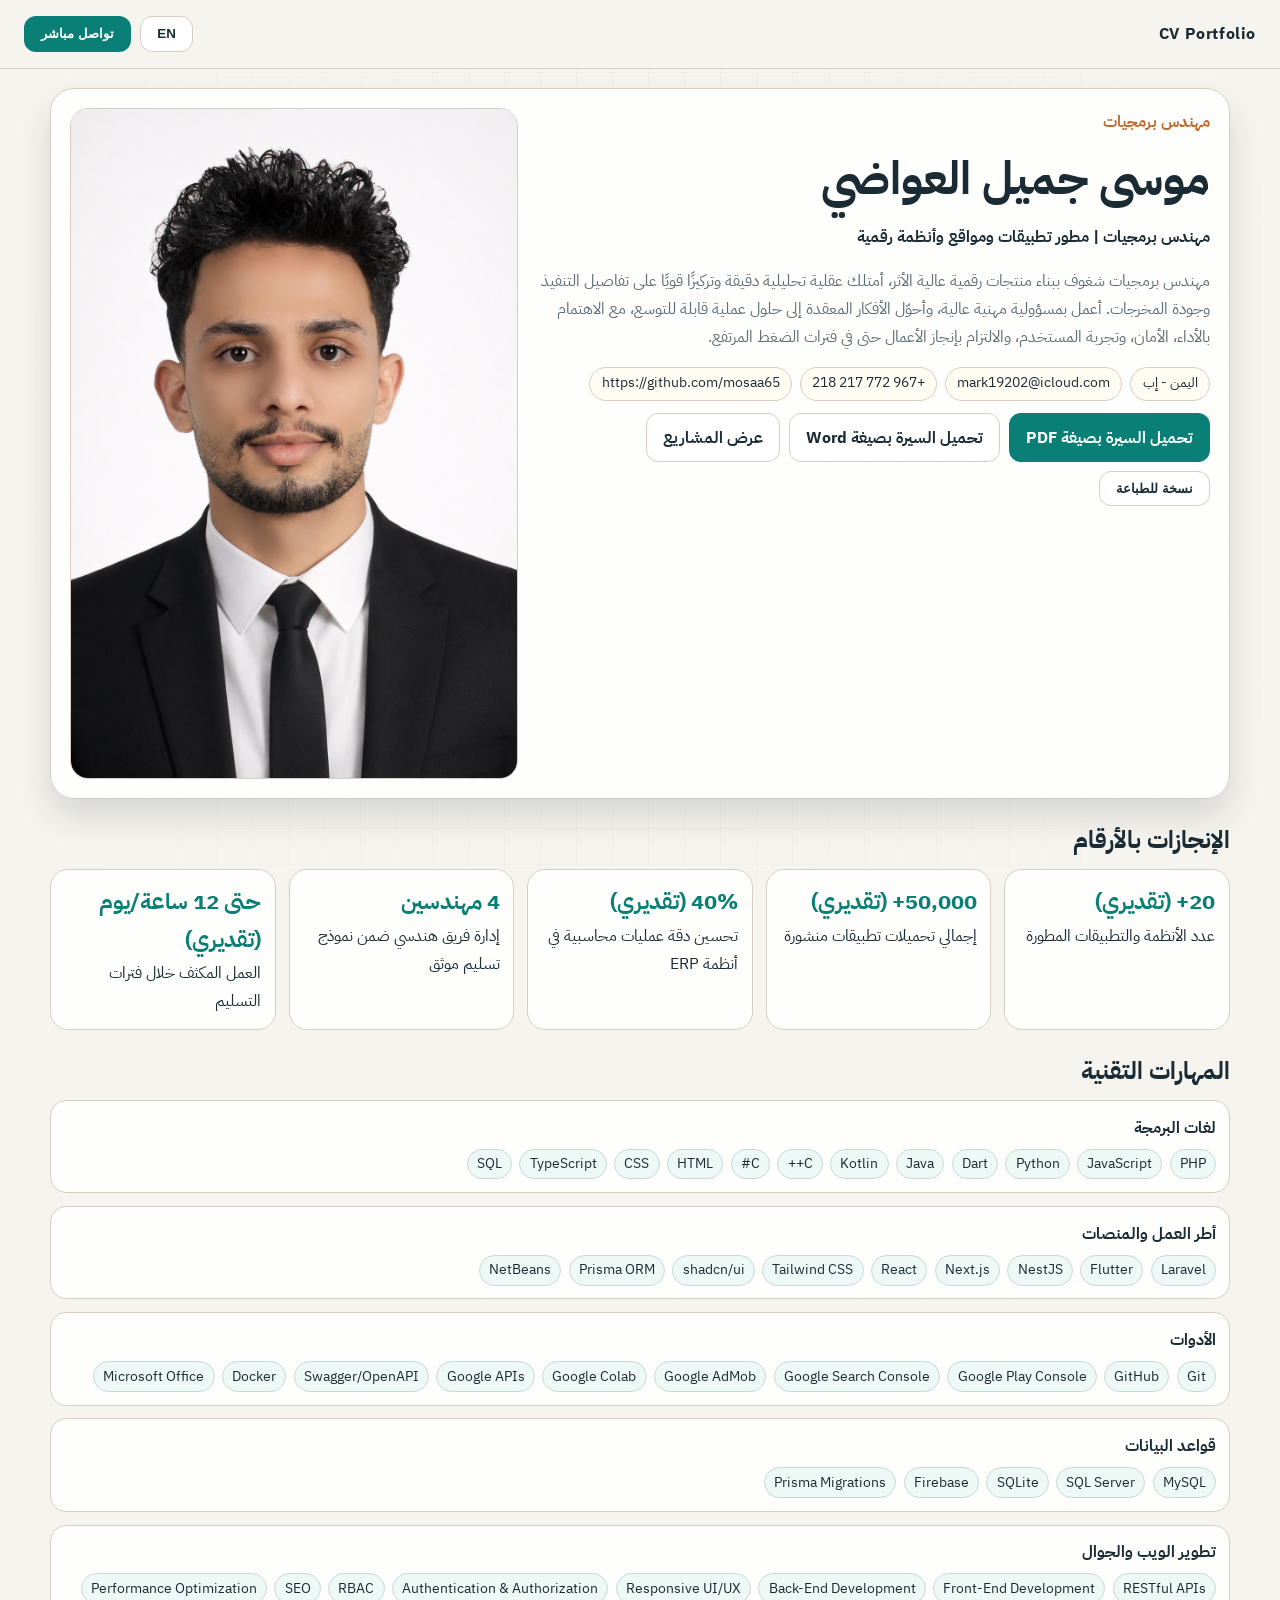
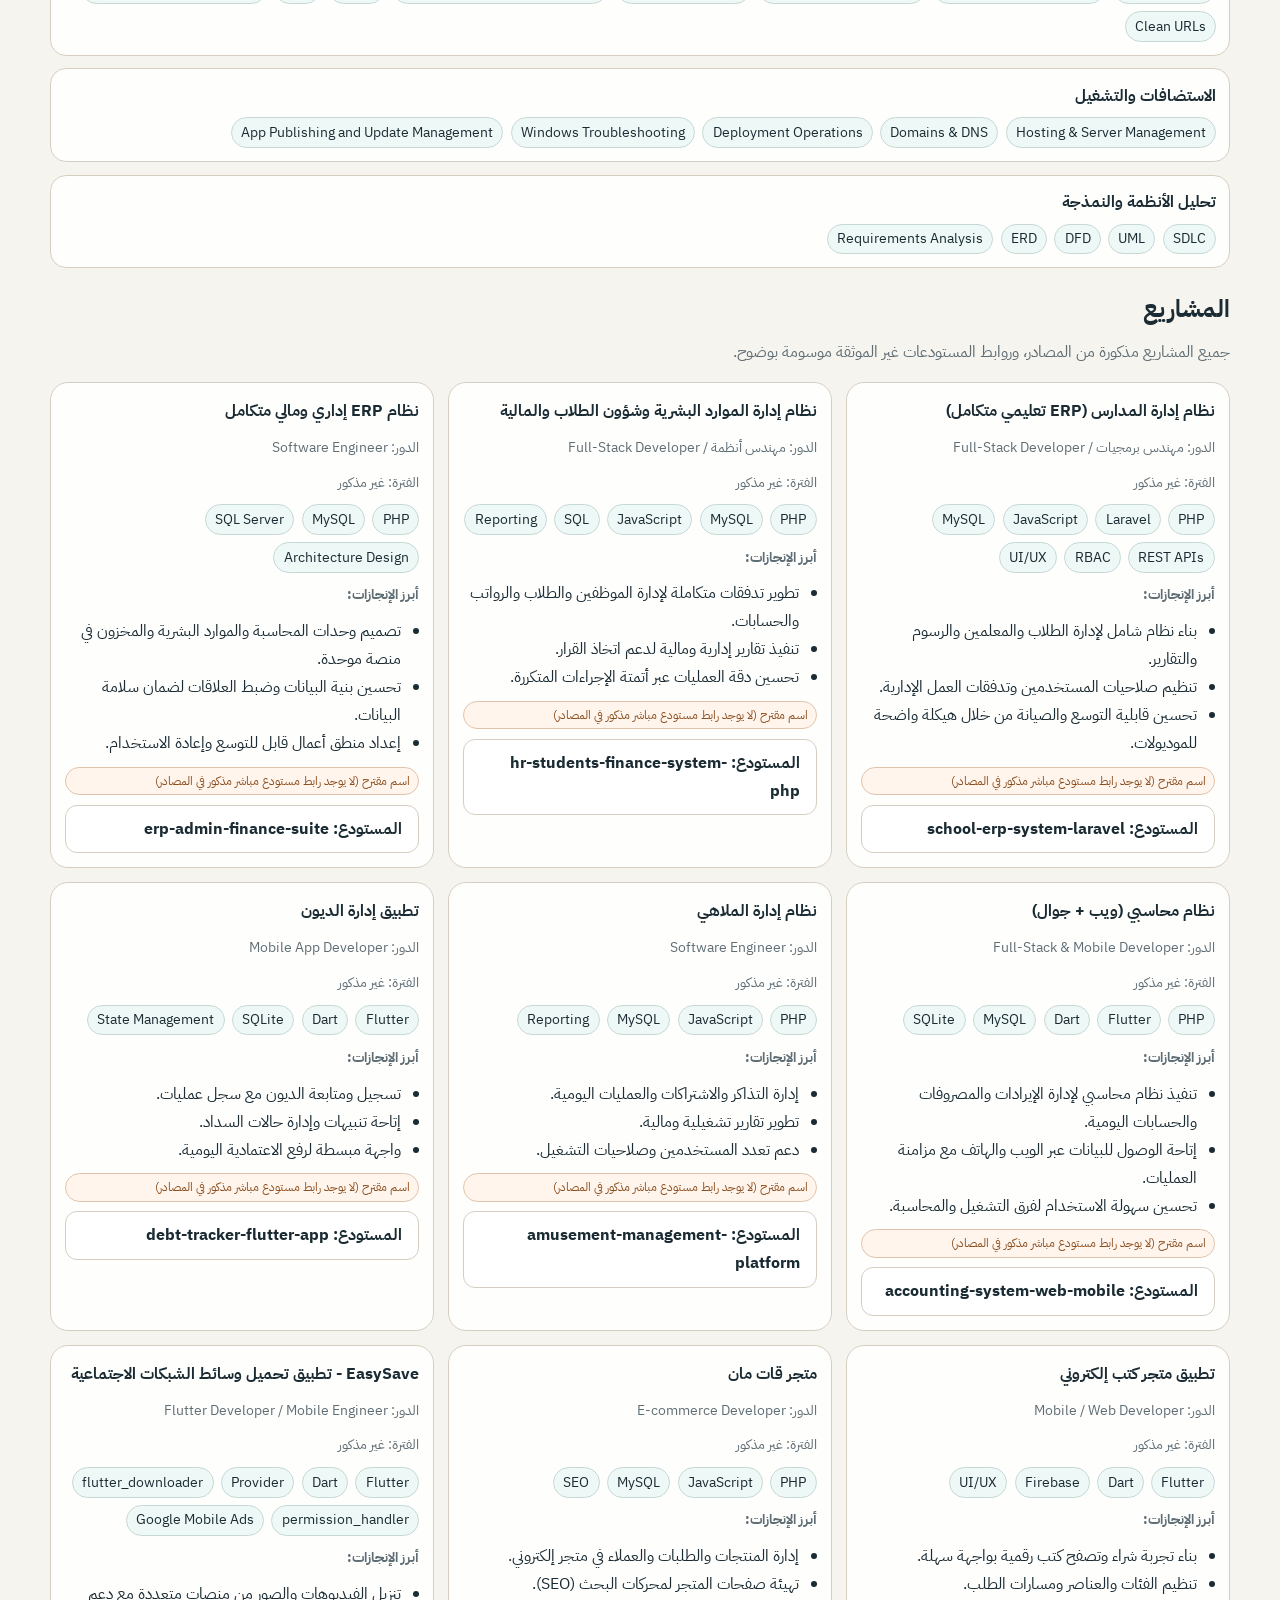
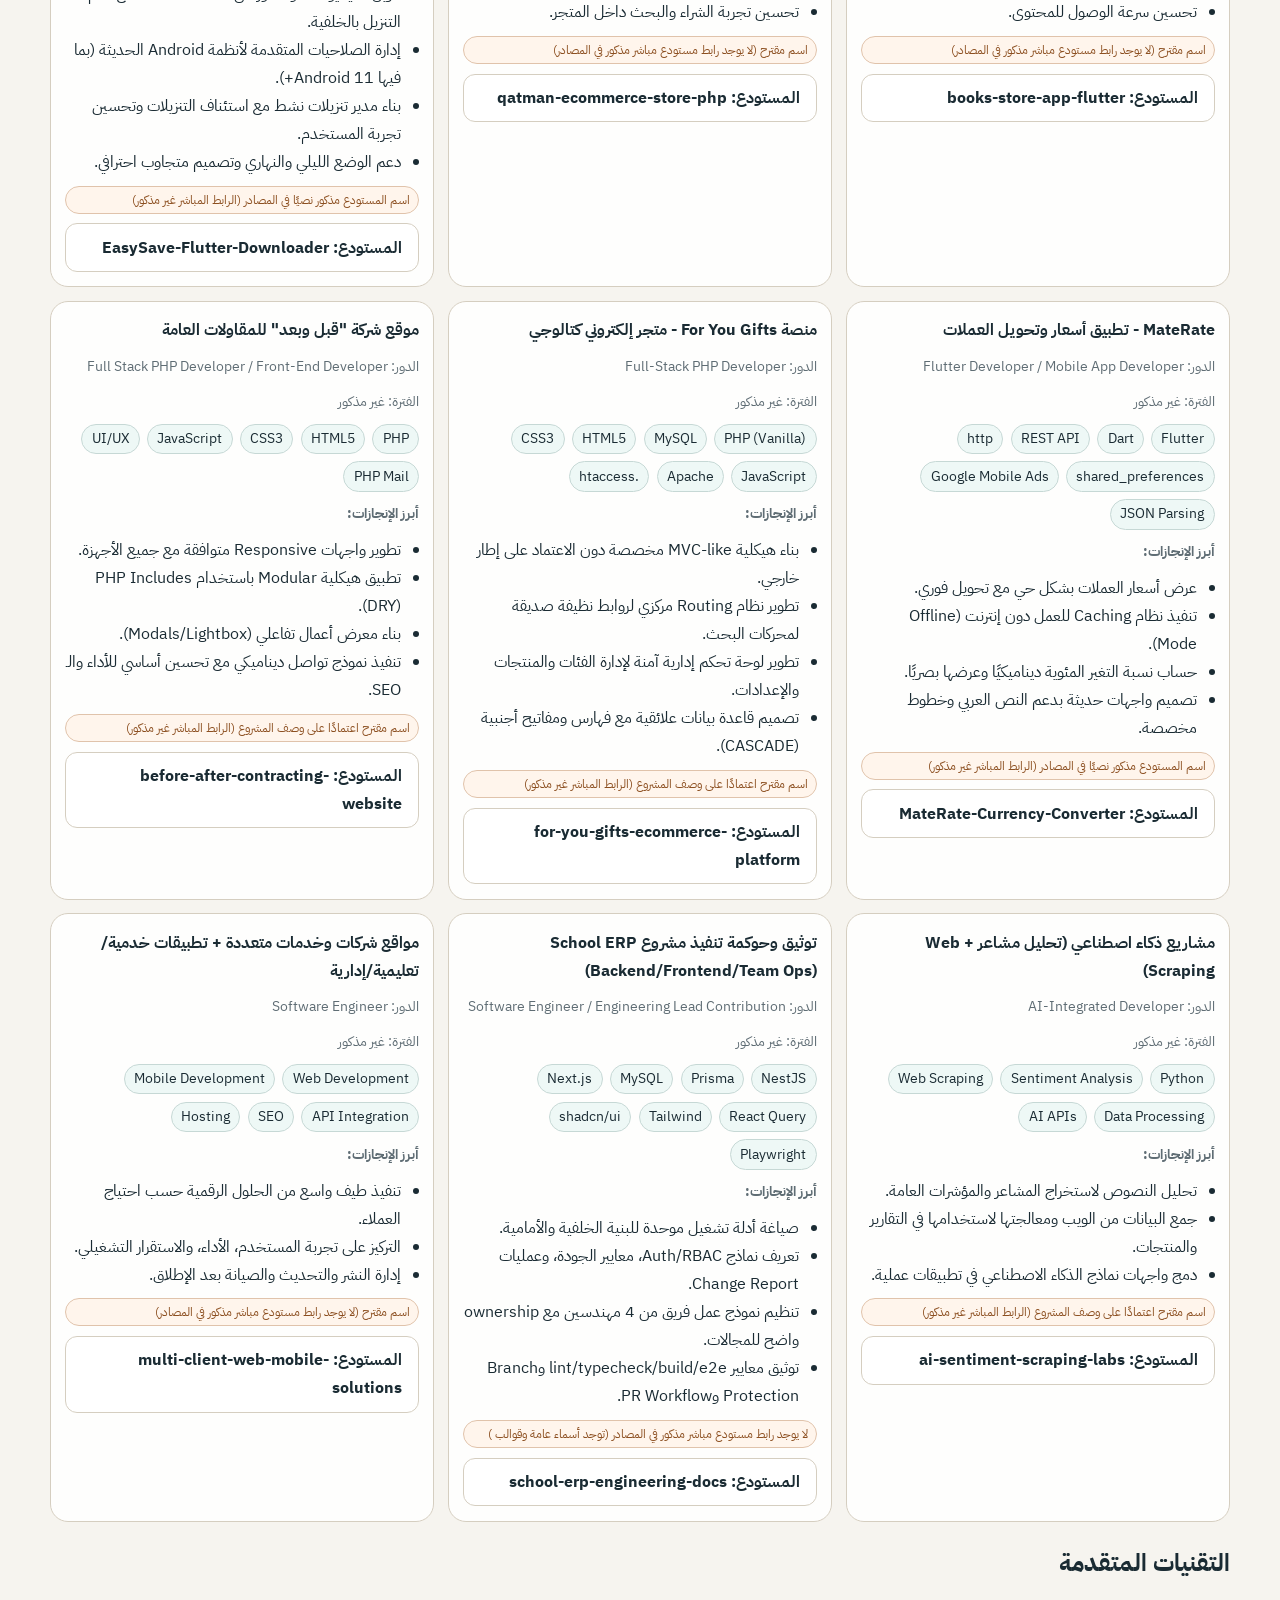
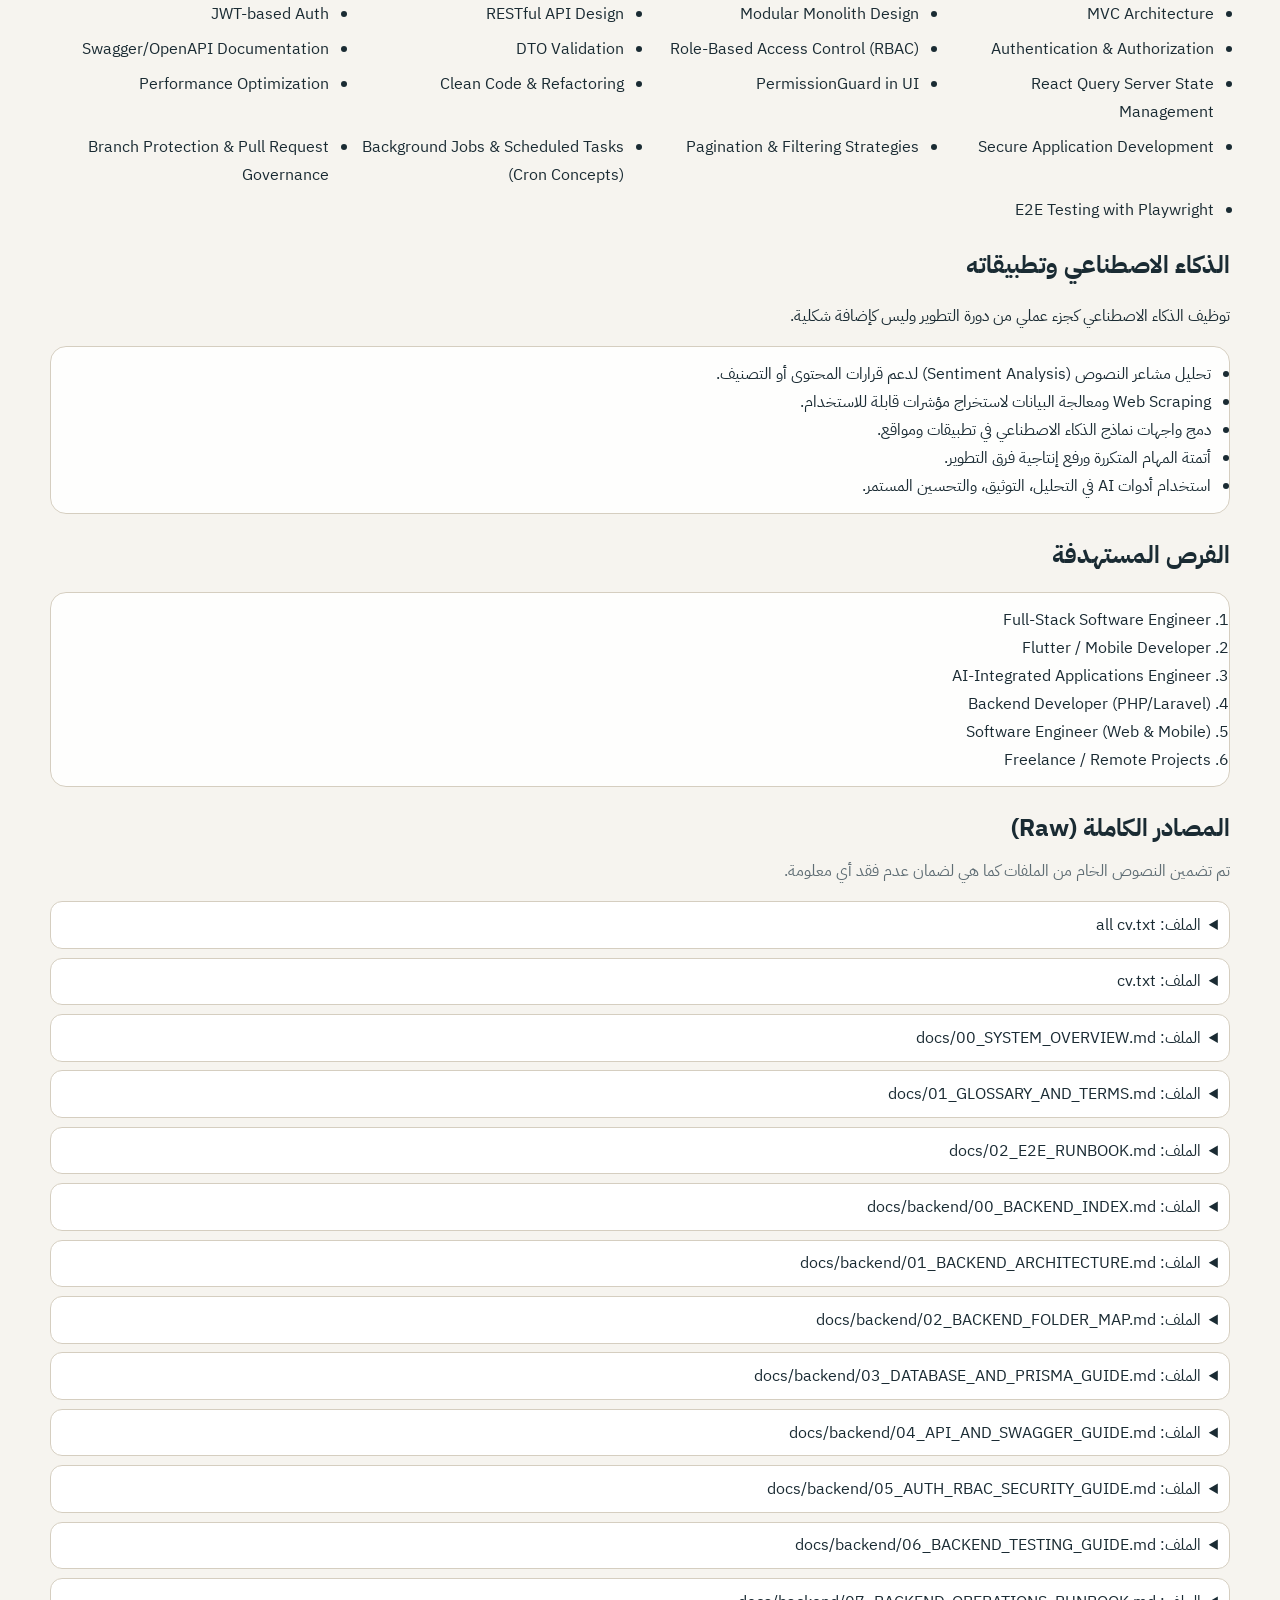
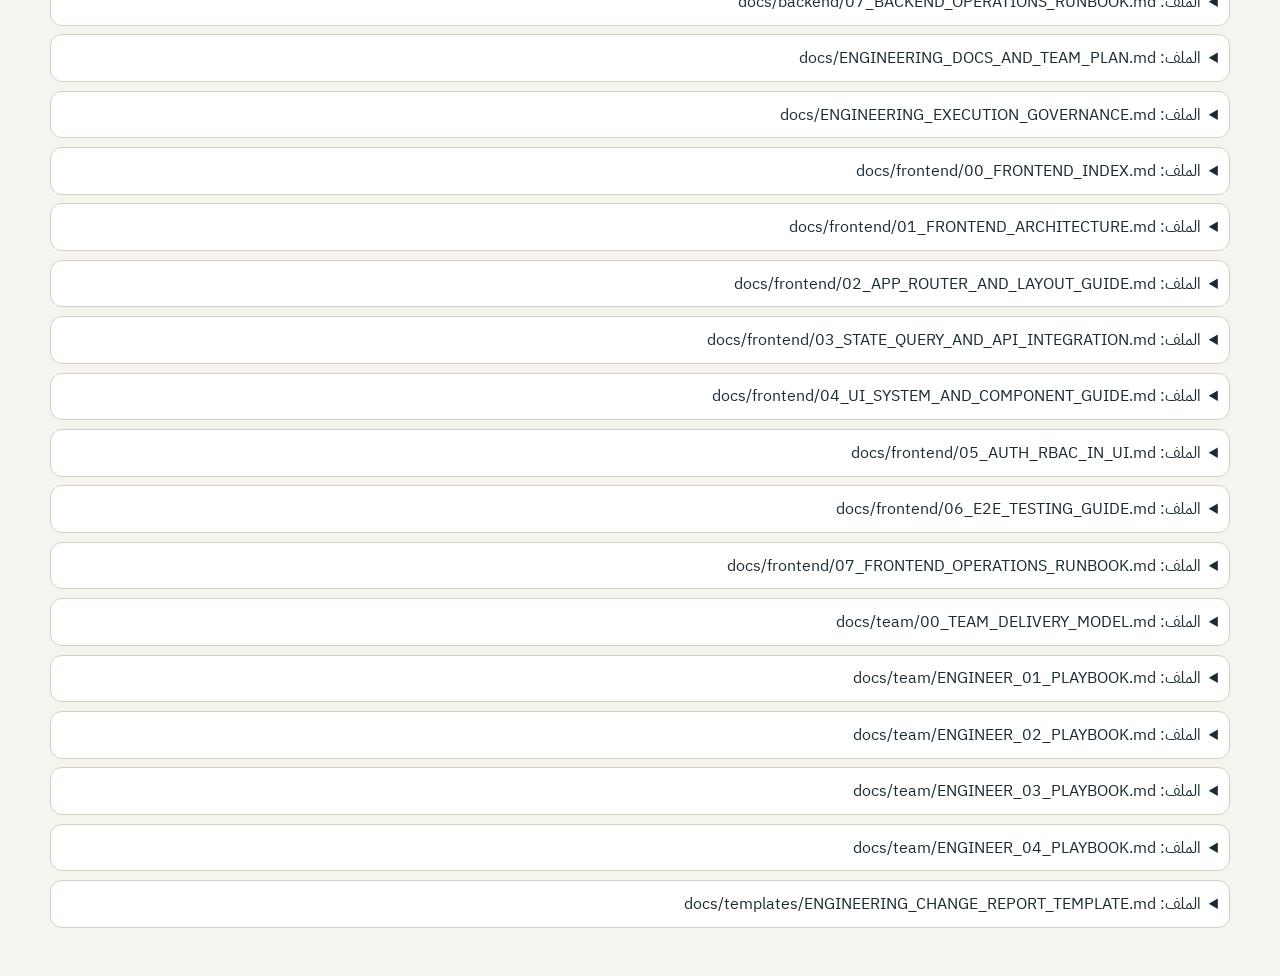
==== index.html @ a7a068bf "first commit" ====
<!DOCTYPE html>
<html lang="ar" dir="rtl">
<head>
  <meta charset="UTF-8" />
  <meta name="viewport" content="width=device-width, initial-scale=1.0" />
  <meta name="description" content="السيرة الذاتية الرقمية للمهندس موسى جميل العواضي - تطوير أنظمة ومواقع وتطبيقات مع خبرة عملية في الذكاء الاصطناعي." />
  <meta name="description" lang="en" content="Digital CV of Mousa Jamil Al-Awadhi, Software Engineer building web and mobile systems with practical AI integration." />
  <meta name="keywords" content="موسى العواضي, مهندس برمجيات, Flutter, Laravel, ERP, AI, Software Engineer, Full Stack" />
  <title>موسى العواضي | سيرة ذاتية احترافية</title>
  <link rel="preconnect" href="https://fonts.googleapis.com">
  <link rel="preconnect" href="https://fonts.gstatic.com" crossorigin>
  <link href="https://fonts.googleapis.com/css2?family=Cairo:wght@400;600;700;800&family=IBM+Plex+Sans+Arabic:wght@400;500;600;700&display=swap" rel="stylesheet">
  <link rel="stylesheet" href="./styles.css" />
</head>
<body>
  <div class="bg-grid"></div>
  <header class="topbar">
    <div class="brand">CV Portfolio</div>
    <div class="top-actions">
      <button id="langToggle" class="btn btn-outline" type="button">EN</button>
      <button id="contactBtn" class="btn btn-solid" type="button">تواصل مباشر</button>
    </div>
  </header>

  <main class="container">
    <section class="hero card reveal">
      <div class="hero-content">
        <p class="eyebrow" data-i18n="eyebrow">مهندس برمجيات</p>
        <h1 id="name">...</h1>
        <p id="headline" class="headline"></p>
        <p id="summary" class="summary"></p>
        <div class="hero-meta" id="heroMeta"></div>
        <div class="hero-cta">
          <a class="btn btn-solid" href="../cv.pdf" target="_blank" rel="noopener" data-i18n="downloadPdf">تحميل السيرة بصيغة PDF</a>
          <a class="btn btn-outline" href="../cv.docx" data-i18n="downloadDocx">تحميل السيرة بصيغة Word</a>
          <a class="btn btn-ghost" href="#projects" data-i18n="viewProjects">عرض المشاريع</a>
          <button class="btn btn-ghost" id="printBtn" type="button" data-i18n="printCv">نسخة للطباعة</button>
        </div>
      </div>
      <div class="hero-image-wrap">
        <img src="./assets/profile.jpg" alt="Profile" class="hero-image" />
      </div>
    </section>

    <section class="section reveal">
      <h2 data-i18n="achievements">الإنجازات بالأرقام</h2>
      <div id="achievements" class="stats-grid"></div>
    </section>

    <section class="section reveal" id="skills">
      <h2 data-i18n="skills">المهارات التقنية</h2>
      <div id="skillsWrap" class="skills-wrap"></div>
    </section>

    <section class="section reveal" id="projects">
      <h2 data-i18n="projects">المشاريع</h2>
      <p class="section-note" data-i18n="projectsNote">جميع المشاريع مذكورة من المصادر، وروابط المستودعات غير الموثقة موسومة بوضوح.</p>
      <div id="projectsGrid" class="projects-grid"></div>
    </section>

    <section class="section reveal" id="advanced">
      <h2 data-i18n="advanced">التقنيات المتقدمة</h2>
      <ul id="advancedList" class="list-grid"></ul>
    </section>

    <section class="section reveal" id="ai">
      <h2 data-i18n="ai">الذكاء الاصطناعي وتطبيقاته</h2>
      <p id="aiOverview"></p>
      <ul id="aiList" class="ai-list"></ul>
    </section>

    <section class="section reveal" id="roles">
      <h2 data-i18n="roles">الفرص المستهدفة</h2>
      <ol id="rolesList" class="roles-list"></ol>
    </section>

    <section class="section reveal" id="sourceDump">
      <h2 data-i18n="sources">المصادر الكاملة (Raw)</h2>
      <p class="section-note" data-i18n="sourcesNote">تم تضمين النصوص الخام من الملفات كما هي لضمان عدم فقد أي معلومة.</p>
      <div id="rawSources" class="raw-sources"></div>
    </section>
  </main>

  <div id="contactModal" class="modal" aria-hidden="true">
    <div class="modal-card">
      <div class="modal-header">
        <h3 data-i18n="contactTitle">التواصل والروابط</h3>
        <button id="closeModal" class="close-btn" type="button" aria-label="close">×</button>
      </div>
      <div id="contactContent" class="contact-content"></div>
    </div>
  </div>

  <script src="./data.js"></script>
  <script src="./script.js"></script>
</body>
</html>
---- styles.css ----
:root {
  --bg: #f6f4ef;
  --bg-soft: #fffcf4;
  --card: rgba(255,255,255,0.88);
  --line: #d5cec0;
  --text: #1a2b33;
  --muted: #5f6d74;
  --brand: #0a7f75;
  --brand-deep: #065d56;
  --accent: #be6a2f;
  --shadow: 0 18px 34px rgba(16, 33, 41, 0.14);
}
* { box-sizing: border-box; }
html, body { margin: 0; padding: 0; }
body {
  font-family: 'IBM Plex Sans Arabic', 'Cairo', sans-serif;
  color: var(--text);
  background:
    radial-gradient(900px 500px at 10% -10%, #e8d2b4 0%, transparent 70%),
    radial-gradient(1000px 540px at 90% -5%, #c4e1dd 0%, transparent 72%),
    var(--bg);
  line-height: 1.75;
}
body[data-lang="en"] { direction: ltr; }
.bg-grid {
  position: fixed;
  inset: 0;
  pointer-events: none;
  background-image: linear-gradient(to right, rgba(0,0,0,0.03) 1px, transparent 1px), linear-gradient(to bottom, rgba(0,0,0,0.03) 1px, transparent 1px);
  background-size: 36px 36px;
  mask-image: radial-gradient(circle at center, black 32%, transparent 90%);
}
.topbar {
  position: sticky;
  top: 0;
  z-index: 20;
  display: flex;
  justify-content: space-between;
  align-items: center;
  padding: 1rem 1.5rem;
  backdrop-filter: blur(8px);
  background: rgba(246, 244, 239, 0.74);
  border-bottom: 1px solid var(--line);
}
.brand { font-weight: 800; letter-spacing: 0.6px; }
.top-actions { display: flex; gap: 0.6rem; }
.container { width: min(1180px, calc(100% - 2rem)); margin: 1.2rem auto 3rem; }
.card {
  background: var(--card);
  border: 1px solid var(--line);
  border-radius: 24px;
  box-shadow: var(--shadow);
}
.hero {
  display: grid;
  grid-template-columns: 1.35fr 0.9fr;
  gap: 1.2rem;
  padding: 1.2rem;
}
.eyebrow {
  margin: 0;
  color: var(--accent);
  font-weight: 700;
}
.hero h1 { margin: 0.2rem 0; font-size: clamp(1.8rem, 3.6vw, 3rem); }
.headline { margin: 0; font-weight: 700; }
.summary { color: var(--muted); }
.hero-meta { display: flex; flex-wrap: wrap; gap: 0.5rem; margin: 0.75rem 0; }
.chip {
  border: 1px solid var(--line);
  background: var(--bg-soft);
  border-radius: 999px;
  padding: 0.22rem 0.7rem;
  font-size: 0.88rem;
}
.hero-image-wrap {
  border-radius: 18px;
  overflow: hidden;
  border: 1px solid var(--line);
  min-height: 260px;
}
.hero-image { width: 100%; height: 100%; object-fit: cover; display: block; }
.hero-cta { display: flex; flex-wrap: wrap; gap: 0.55rem; margin-top: 0.8rem; }
.btn {
  border: 1px solid transparent;
  border-radius: 12px;
  padding: 0.58rem 1rem;
  font-weight: 700;
  text-decoration: none;
  cursor: pointer;
}
.btn-solid { background: var(--brand); color: #fff; }
.btn-solid:hover { background: var(--brand-deep); }
.btn-outline { border-color: var(--line); background: #fff; color: var(--text); }
.btn-ghost { border-color: var(--line); background: rgba(255,255,255,0.58); color: var(--text); }
.section { margin-top: 1.1rem; }
.section h2 { margin-bottom: 0.5rem; }
.section-note { color: var(--muted); margin-top: 0; }
.stats-grid {
  display: grid;
  grid-template-columns: repeat(auto-fit, minmax(180px, 1fr));
  gap: 0.8rem;
}
.stat-card {
  background: var(--card);
  border: 1px solid var(--line);
  border-radius: 18px;
  padding: 0.85rem;
}
.stat-value { font-size: 1.35rem; font-weight: 800; color: var(--brand); }
.skills-wrap { display: grid; gap: 0.8rem; }
.skill-group {
  background: var(--card);
  border: 1px solid var(--line);
  border-radius: 16px;
  padding: 0.8rem;
}
.skill-group h3 { margin: 0 0 0.45rem; font-size: 1rem; }
.tags { display: flex; flex-wrap: wrap; gap: 0.45rem; }
.tag {
  border-radius: 999px;
  border: 1px solid #c6d8d5;
  padding: 0.15rem 0.58rem;
  font-size: 0.85rem;
  background: #eef8f6;
}
.projects-grid {
  display: grid;
  grid-template-columns: repeat(auto-fill, minmax(290px, 1fr));
  gap: 0.85rem;
}
.project {
  background: var(--card);
  border: 1px solid var(--line);
  border-radius: 18px;
  padding: 0.9rem;
  display: flex;
  flex-direction: column;
  gap: 0.6rem;
}
.project h3 { margin: 0; font-size: 1rem; }
.project .meta { color: var(--muted); font-size: 0.9rem; }
.project ul { margin: 0; padding-right: 1.1rem; }
body[data-lang="en"] .project ul { padding-right: 0; padding-left: 1.1rem; }
.repo-badge {
  display: inline-block;
  padding: 0.14rem 0.5rem;
  border-radius: 999px;
  font-size: 0.78rem;
  border: 1px solid var(--line);
  background: #fff;
}
.repo-badge.unverified { color: #8c4f20; border-color: #e0c3ab; background: #fff5ec; }
.list-grid {
  display: grid;
  grid-template-columns: repeat(auto-fit, minmax(240px, 1fr));
  gap: 0.45rem 1rem;
  padding-right: 1rem;
}
body[data-lang="en"] .list-grid { padding-right: 0; padding-left: 1rem; }
.ai-list, .roles-list { background: var(--card); border: 1px solid var(--line); border-radius: 16px; padding: 0.8rem 1.1rem; }
.raw-sources details {
  background: #fff;
  border: 1px solid var(--line);
  border-radius: 12px;
  margin-bottom: 0.55rem;
  padding: 0.55rem 0.7rem;
}
.raw-sources pre {
  white-space: pre-wrap;
  word-break: break-word;
  max-height: 320px;
  overflow: auto;
  background: #fbfaf7;
  border: 1px solid #e5ded0;
  border-radius: 10px;
  padding: 0.6rem;
}
.modal {
  position: fixed;
  inset: 0;
  background: rgba(0,0,0,0.35);
  display: none;
  align-items: center;
  justify-content: center;
  padding: 1rem;
}
.modal.show { display: flex; }
.modal-card {
  width: min(560px, 100%);
  background: #fff;
  border-radius: 16px;
  border: 1px solid var(--line);
  box-shadow: var(--shadow);
  padding: 1rem;
}
.modal-header { display: flex; justify-content: space-between; align-items: center; }
.close-btn { border: 0; background: transparent; font-size: 1.5rem; cursor: pointer; }
.contact-content a { color: var(--brand-deep); text-decoration: none; }
.reveal { opacity: 0; transform: translateY(14px); transition: all 0.6s ease; }
.reveal.on { opacity: 1; transform: translateY(0); }
@media (max-width: 920px) {
  .hero { grid-template-columns: 1fr; }
  .hero-image-wrap { min-height: 220px; }
}
@media print {
  .topbar, .hero-cta, #sourceDump, #contactBtn, #langToggle { display: none !important; }
  .container { width: 100%; margin: 0; }
  body { background: #fff; }
  .card, .project, .skill-group, .stat-card { box-shadow: none; border-color: #bbb; }
}
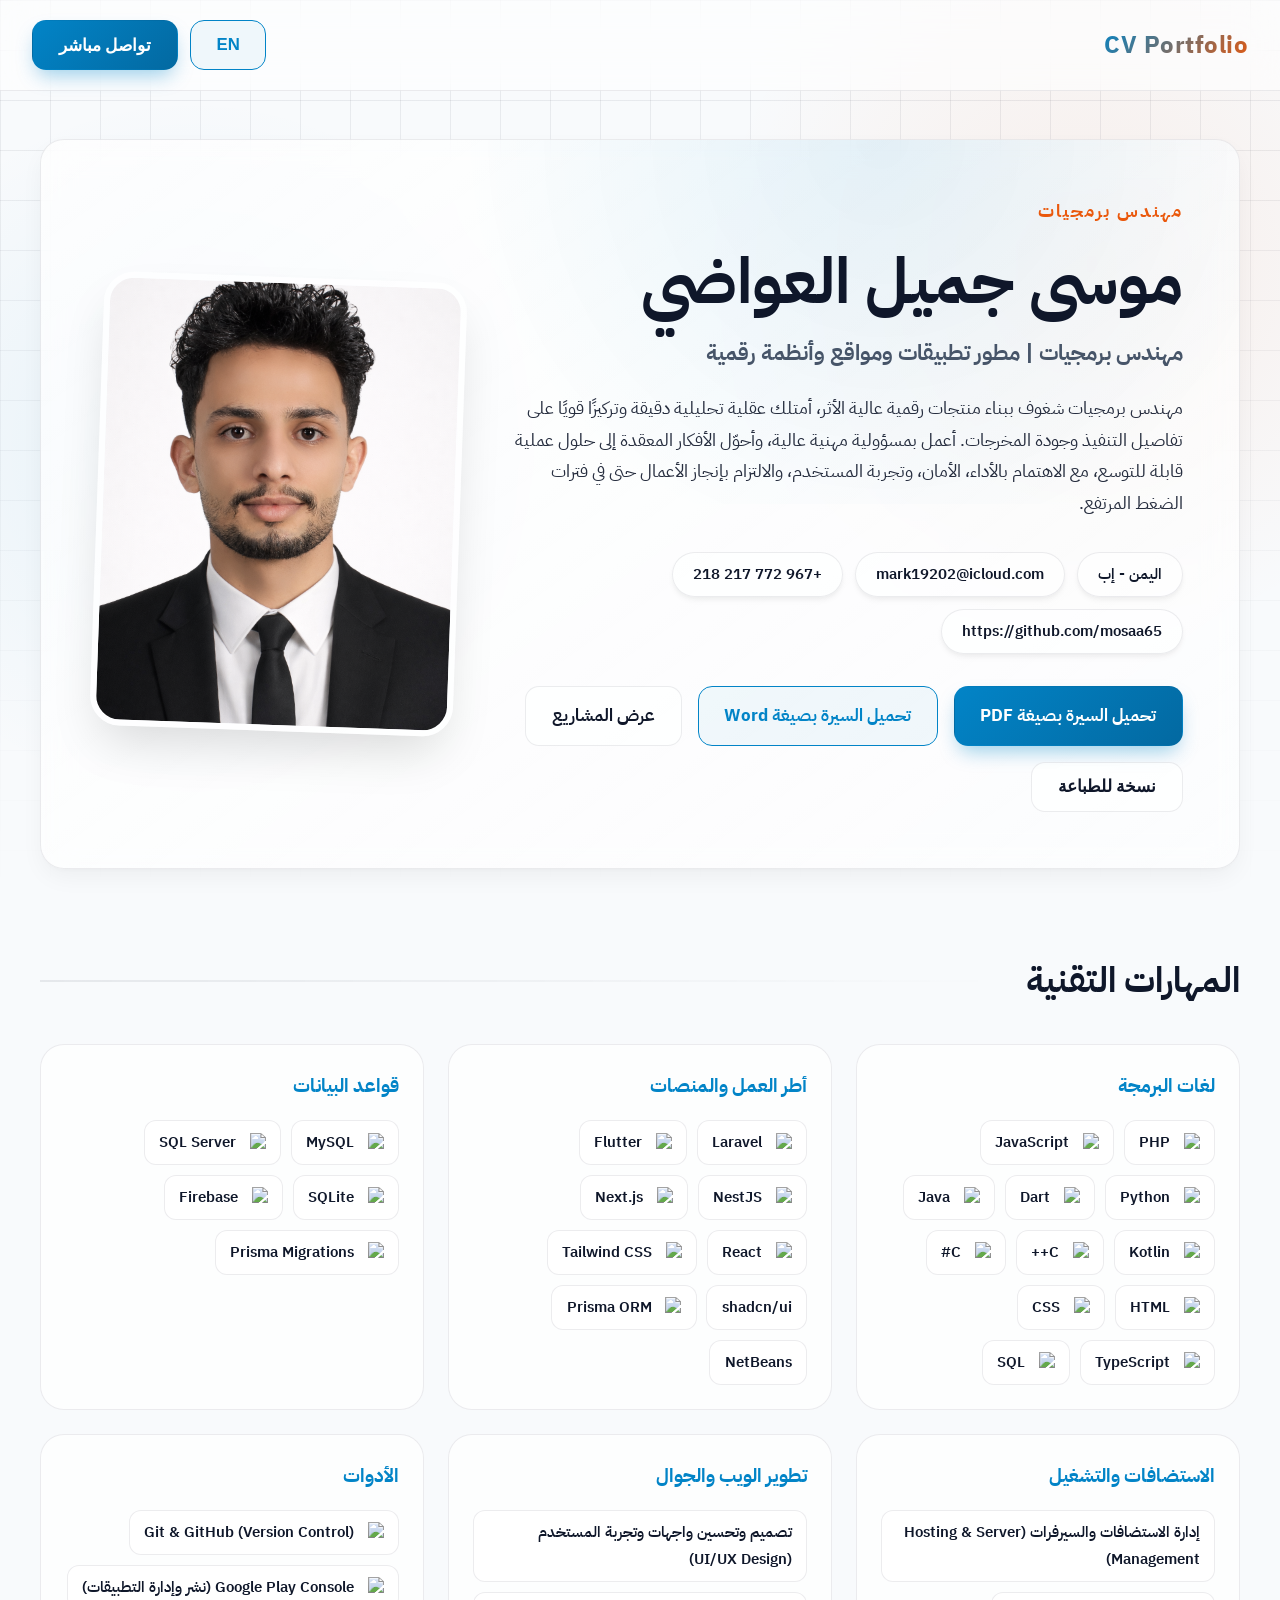
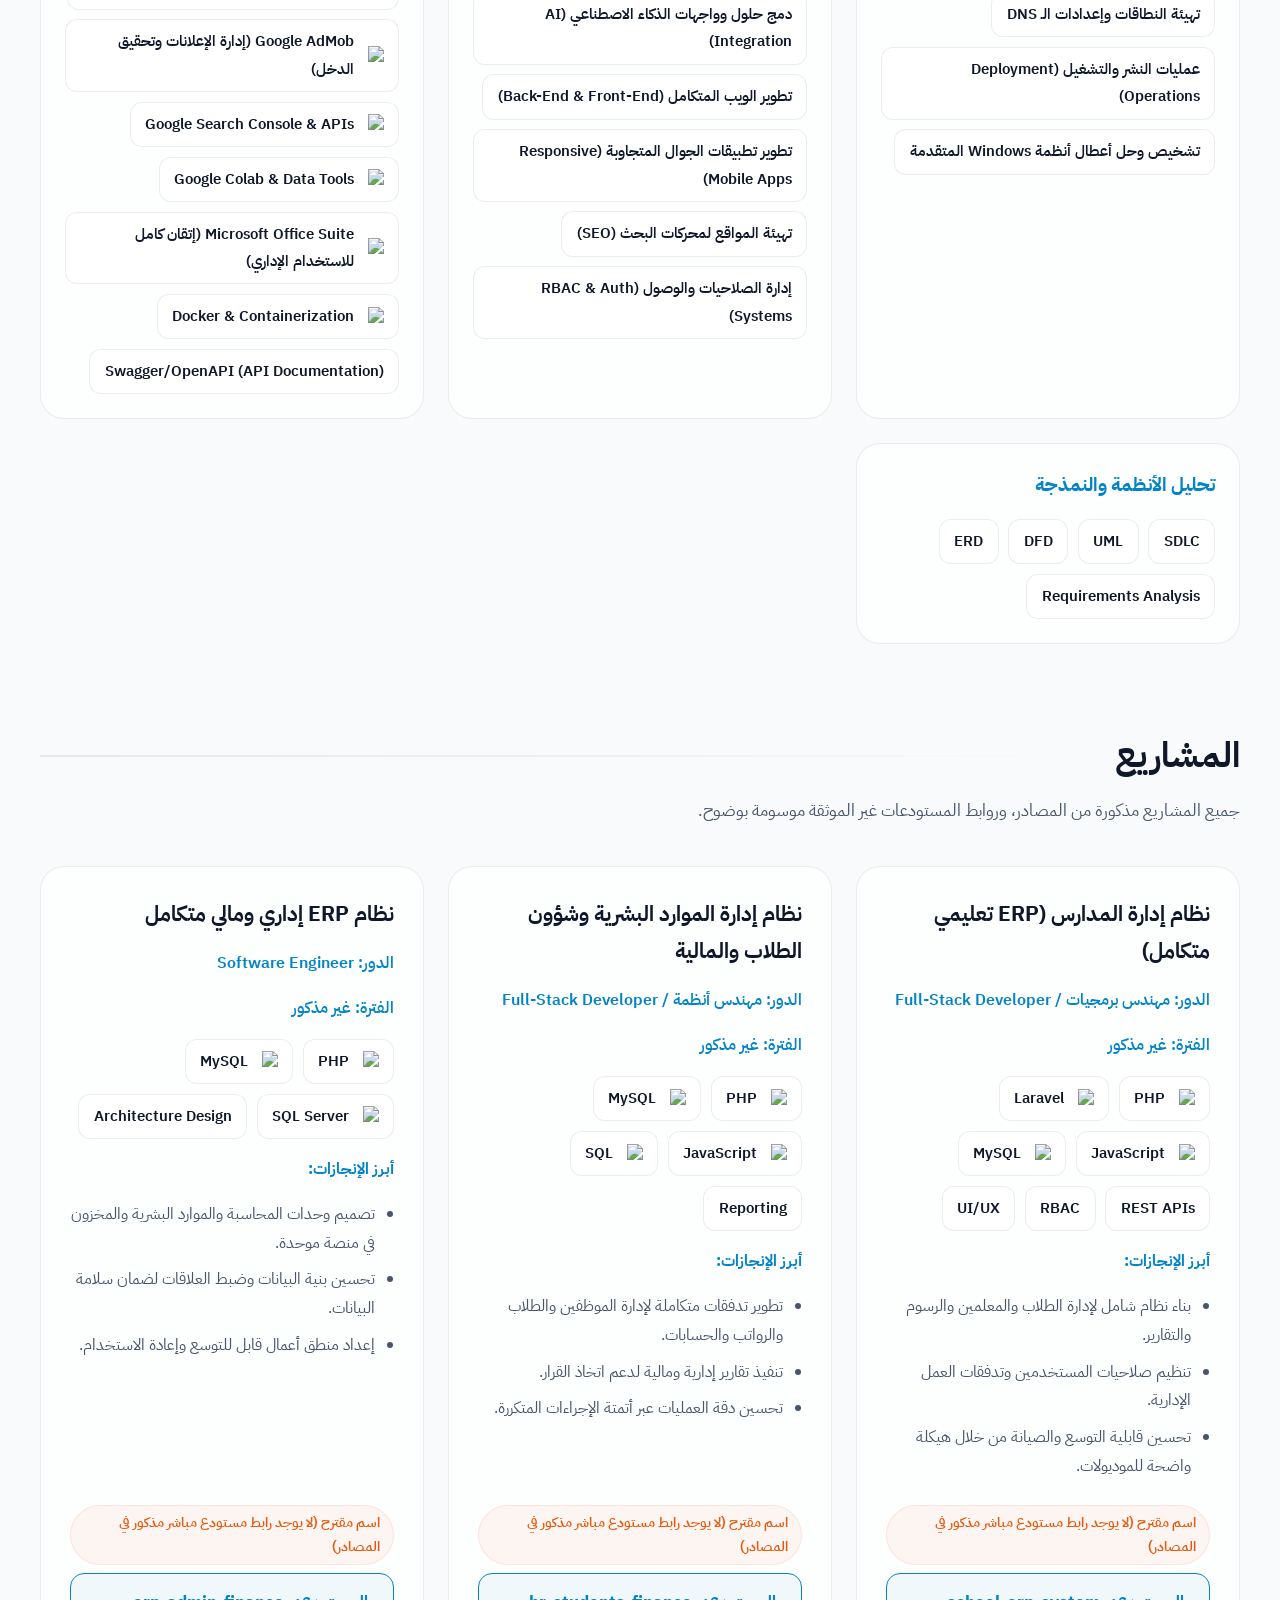
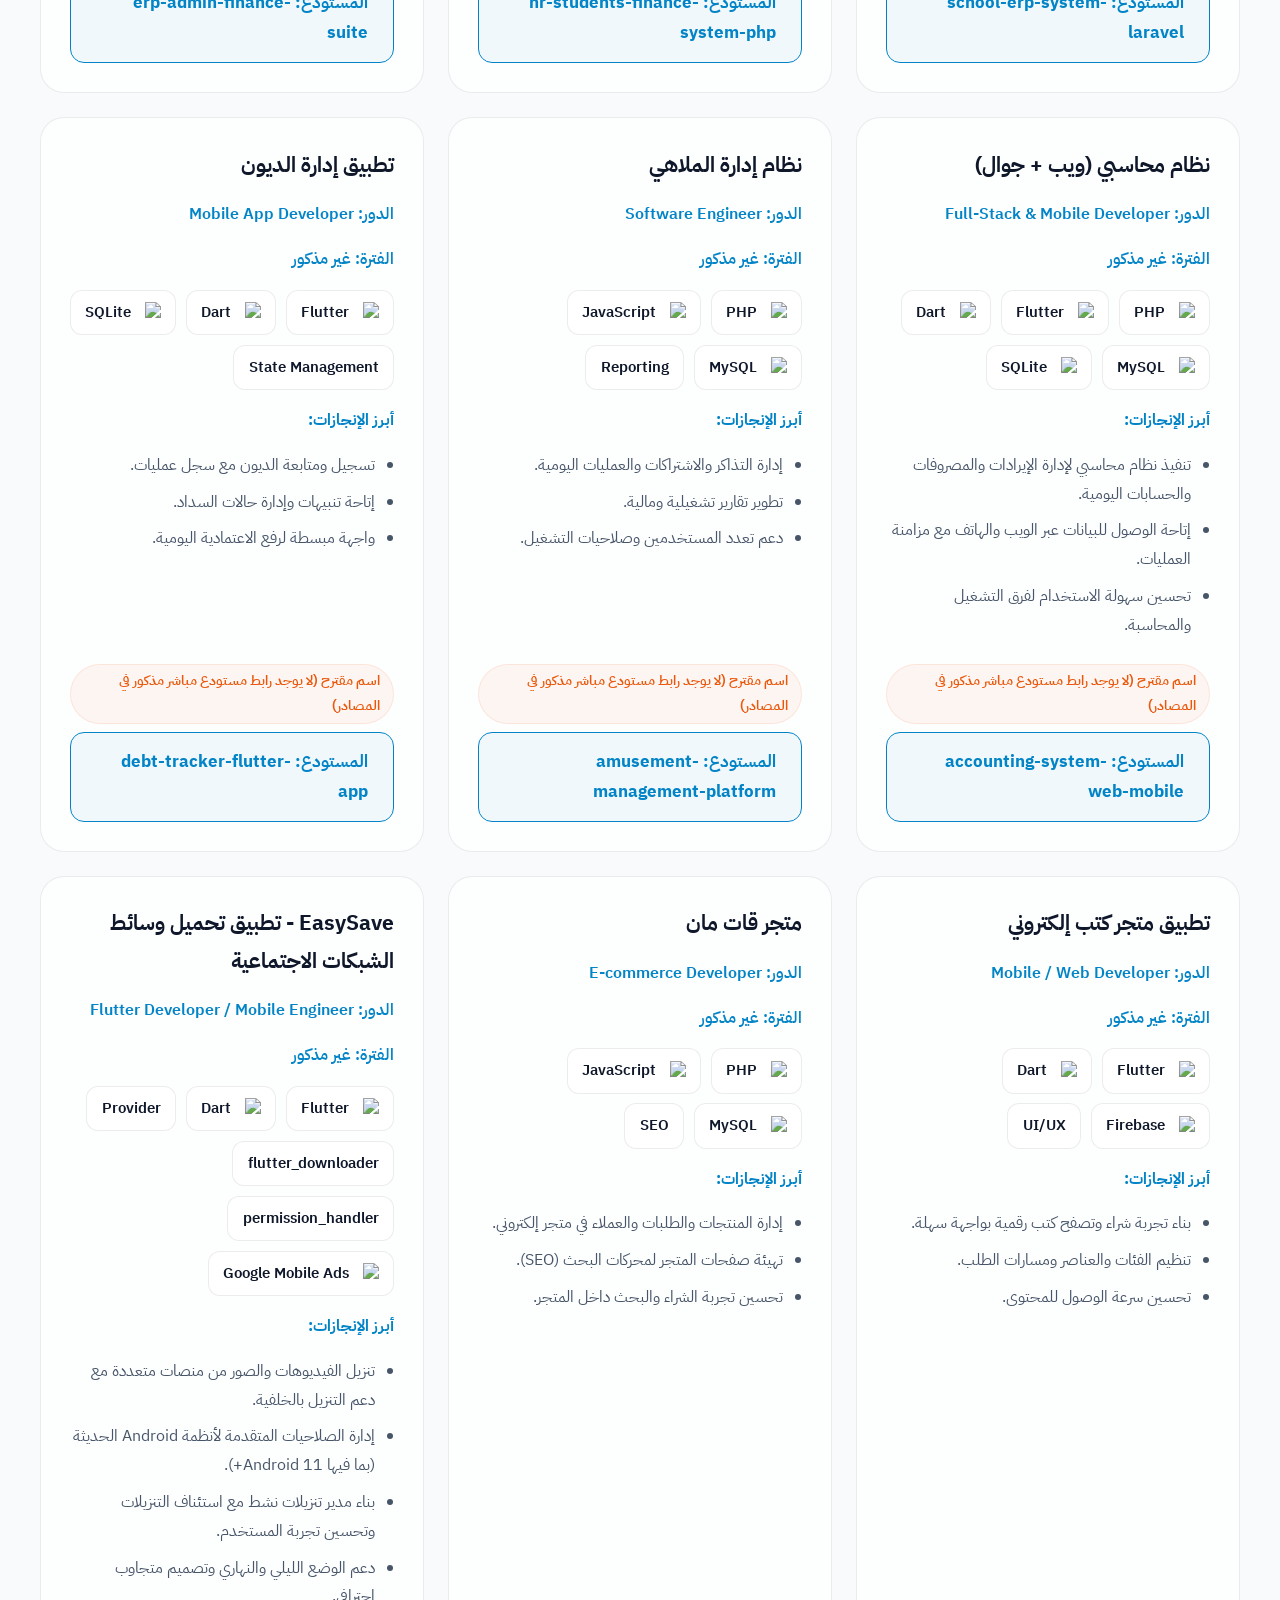
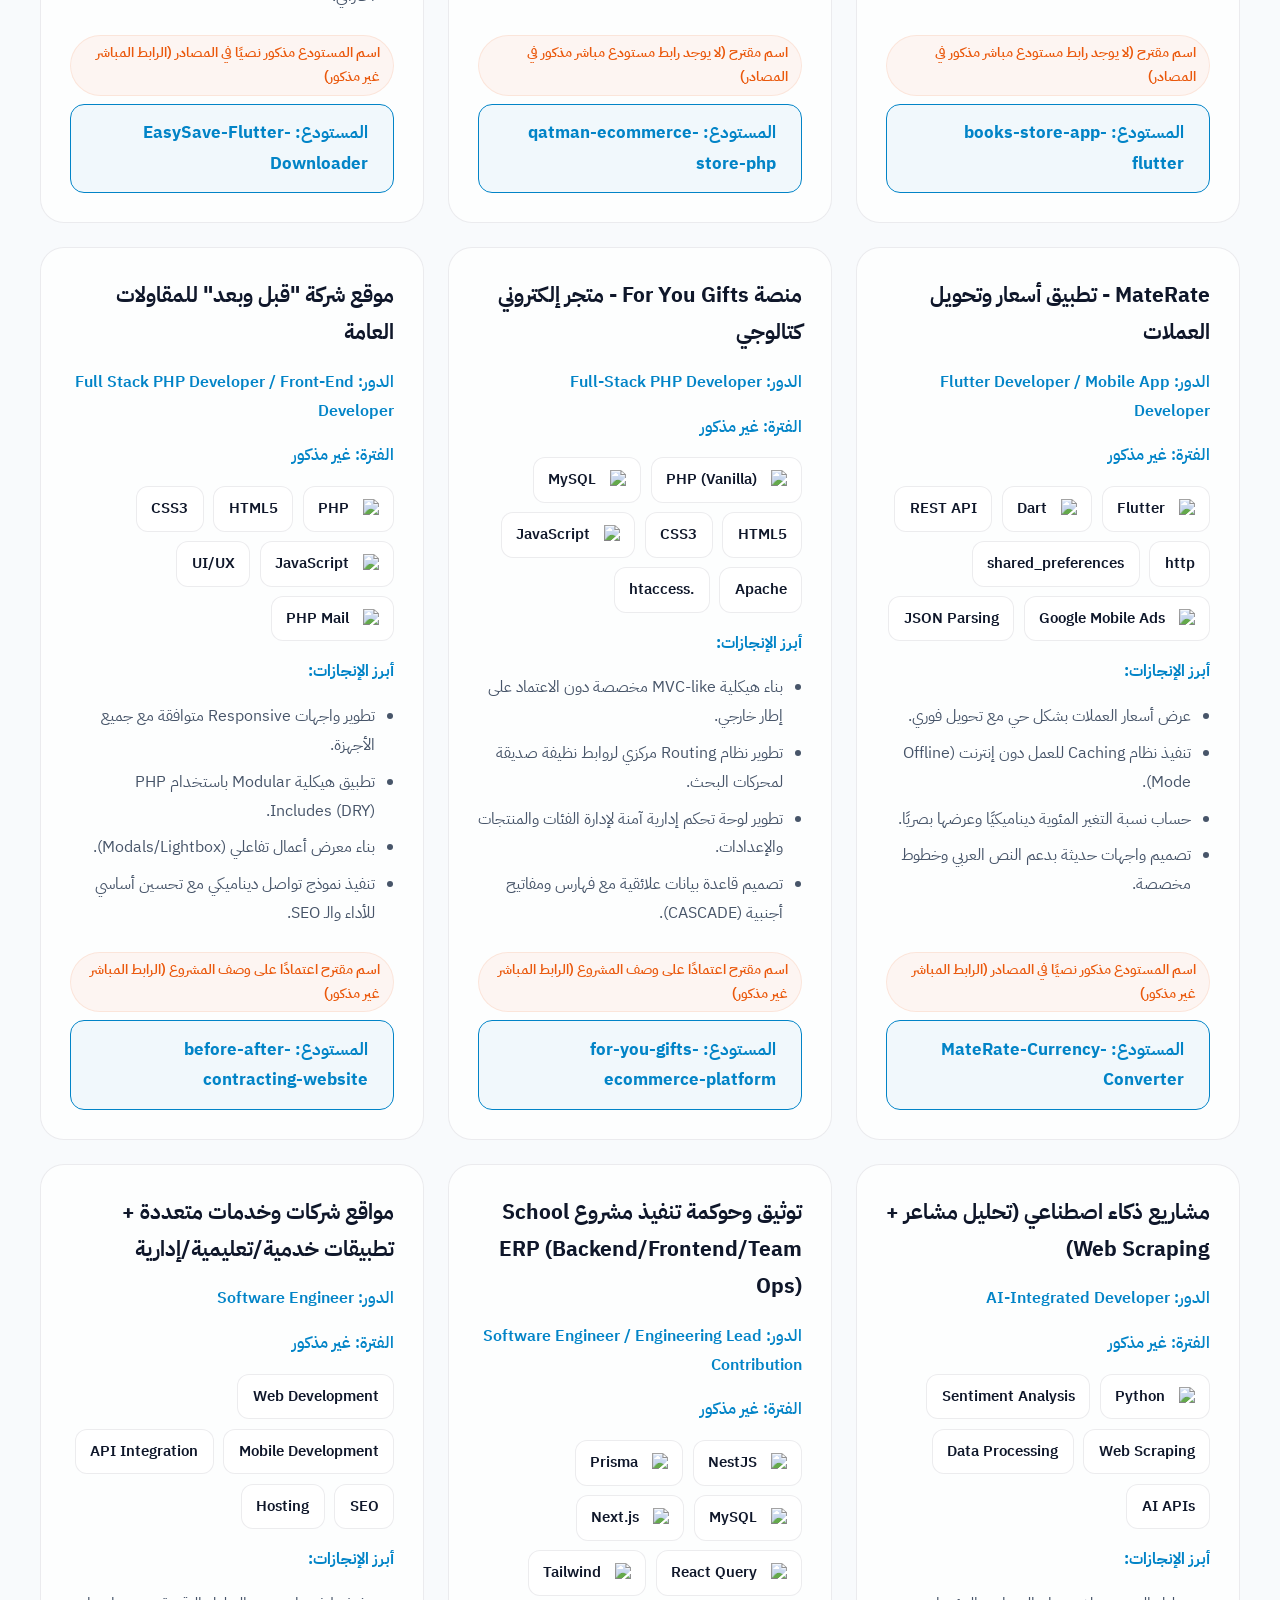
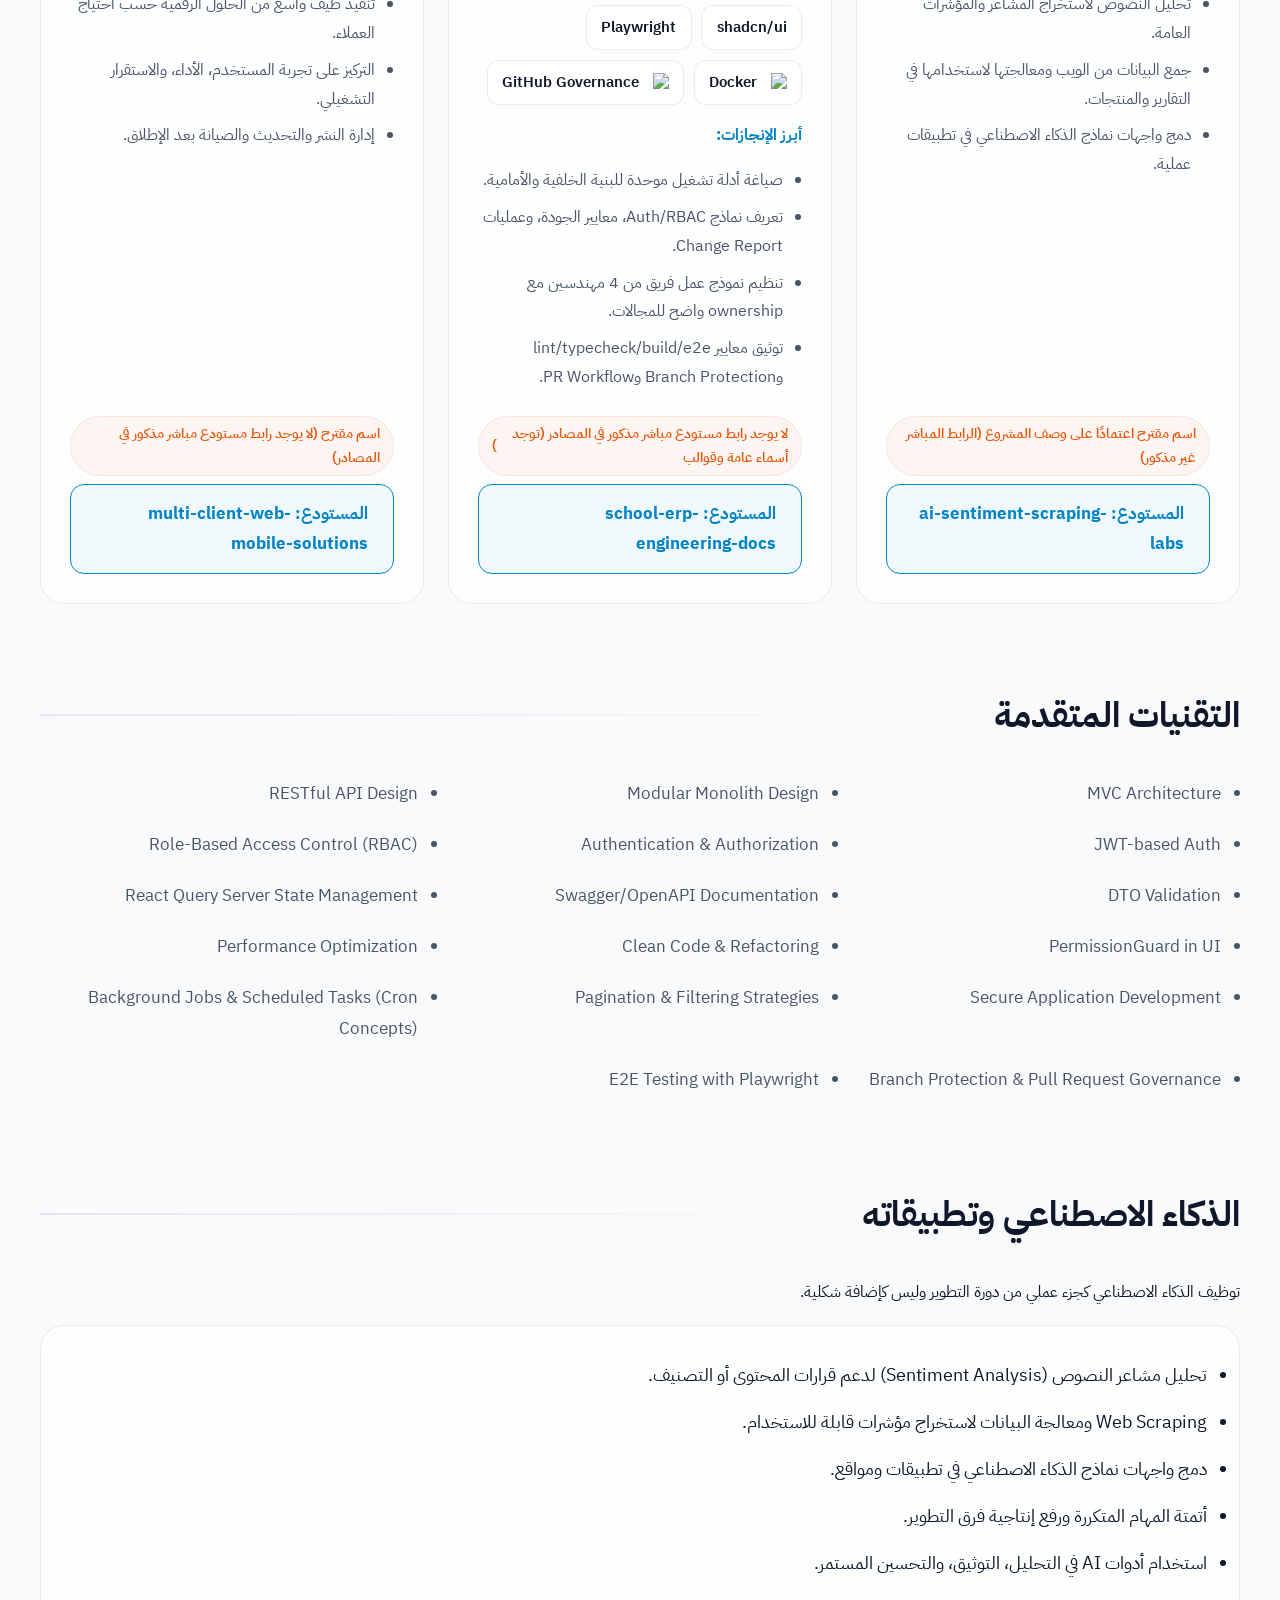
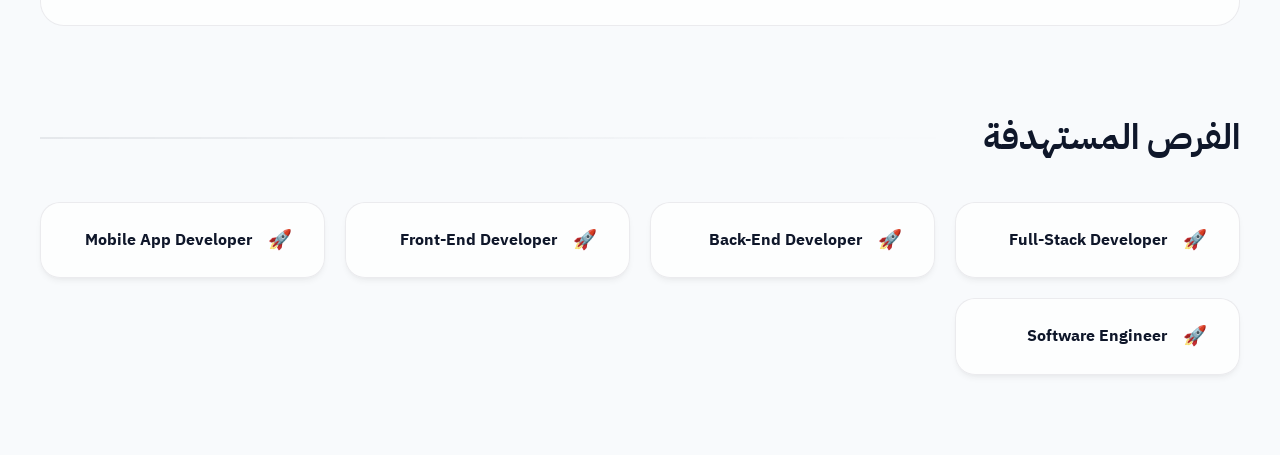
==== commit 6918989a: "update cv" ====
--- a/index.html
+++ b/index.html
@@ -1,17 +1,24 @@
 <!DOCTYPE html>
 <html lang="ar" dir="rtl">
+
 <head>
   <meta charset="UTF-8" />
   <meta name="viewport" content="width=device-width, initial-scale=1.0" />
-  <meta name="description" content="السيرة الذاتية الرقمية للمهندس موسى جميل العواضي - تطوير أنظمة ومواقع وتطبيقات مع خبرة عملية في الذكاء الاصطناعي." />
-  <meta name="description" lang="en" content="Digital CV of Mousa Jamil Al-Awadhi, Software Engineer building web and mobile systems with practical AI integration." />
-  <meta name="keywords" content="موسى العواضي, مهندس برمجيات, Flutter, Laravel, ERP, AI, Software Engineer, Full Stack" />
+  <meta name="description"
+    content="السيرة الذاتية الرقمية للمهندس موسى جميل العواضي - تطوير أنظمة ومواقع وتطبيقات مع خبرة عملية في الذكاء الاصطناعي." />
+  <meta name="description" lang="en"
+    content="Digital CV of Mousa Jamil Al-Awadhi, Software Engineer building web and mobile systems with practical AI integration." />
+  <meta name="keywords"
+    content="موسى العواضي, مهندس برمجيات, Flutter, Laravel, ERP, AI, Software Engineer, Full Stack" />
   <title>موسى العواضي | سيرة ذاتية احترافية</title>
   <link rel="preconnect" href="https://fonts.googleapis.com">
   <link rel="preconnect" href="https://fonts.gstatic.com" crossorigin>
-  <link href="https://fonts.googleapis.com/css2?family=Cairo:wght@400;600;700;800&family=IBM+Plex+Sans+Arabic:wght@400;500;600;700&display=swap" rel="stylesheet">
+  <link
+    href="https://fonts.googleapis.com/css2?family=Cairo:wght@400;600;700;800&family=IBM+Plex+Sans+Arabic:wght@400;500;600;700&display=swap"
+    rel="stylesheet">
   <link rel="stylesheet" href="./styles.css" />
 </head>
+
 <body>
   <div class="bg-grid"></div>
   <header class="topbar">
@@ -31,7 +38,8 @@
         <p id="summary" class="summary"></p>
         <div class="hero-meta" id="heroMeta"></div>
         <div class="hero-cta">
-          <a class="btn btn-solid" href="../cv.pdf" target="_blank" rel="noopener" data-i18n="downloadPdf">تحميل السيرة بصيغة PDF</a>
+          <a class="btn btn-solid" href="../cv.pdf" target="_blank" rel="noopener" data-i18n="downloadPdf">تحميل السيرة
+            بصيغة PDF</a>
           <a class="btn btn-outline" href="../cv.docx" data-i18n="downloadDocx">تحميل السيرة بصيغة Word</a>
           <a class="btn btn-ghost" href="#projects" data-i18n="viewProjects">عرض المشاريع</a>
           <button class="btn btn-ghost" id="printBtn" type="button" data-i18n="printCv">نسخة للطباعة</button>
@@ -42,11 +50,6 @@
       </div>
     </section>
 
-    <section class="section reveal">
-      <h2 data-i18n="achievements">الإنجازات بالأرقام</h2>
-      <div id="achievements" class="stats-grid"></div>
-    </section>
-
     <section class="section reveal" id="skills">
       <h2 data-i18n="skills">المهارات التقنية</h2>
       <div id="skillsWrap" class="skills-wrap"></div>
@@ -54,7 +57,8 @@
 
     <section class="section reveal" id="projects">
       <h2 data-i18n="projects">المشاريع</h2>
-      <p class="section-note" data-i18n="projectsNote">جميع المشاريع مذكورة من المصادر، وروابط المستودعات غير الموثقة موسومة بوضوح.</p>
+      <p class="section-note" data-i18n="projectsNote">جميع المشاريع مذكورة من المصادر، وروابط المستودعات غير الموثقة
+        موسومة بوضوح.</p>
       <div id="projectsGrid" class="projects-grid"></div>
     </section>
 
@@ -74,11 +78,6 @@
       <ol id="rolesList" class="roles-list"></ol>
     </section>
 
-    <section class="section reveal" id="sourceDump">
-      <h2 data-i18n="sources">المصادر الكاملة (Raw)</h2>
-      <p class="section-note" data-i18n="sourcesNote">تم تضمين النصوص الخام من الملفات كما هي لضمان عدم فقد أي معلومة.</p>
-      <div id="rawSources" class="raw-sources"></div>
-    </section>
   </main>
 
   <div id="contactModal" class="modal" aria-hidden="true">
@@ -94,4 +93,5 @@
   <script src="./data.js"></script>
   <script src="./script.js"></script>
 </body>
-</html>
+
+</html>
--- a/styles.css
+++ b/styles.css
@@ -1,211 +1,853 @@
 :root {
-  --bg: #f6f4ef;
-  --bg-soft: #fffcf4;
-  --card: rgba(255,255,255,0.88);
-  --line: #d5cec0;
-  --text: #1a2b33;
-  --muted: #5f6d74;
-  --brand: #0a7f75;
-  --brand-deep: #065d56;
-  --accent: #be6a2f;
-  --shadow: 0 18px 34px rgba(16, 33, 41, 0.14);
-}
-* { box-sizing: border-box; }
-html, body { margin: 0; padding: 0; }
+  --bg: #f8fafc;
+  --bg-soft: rgba(255, 255, 255, 0.6);
+  --card: rgba(255, 255, 255, 0.75);
+  --card-hover: rgba(255, 255, 255, 0.95);
+  --line: rgba(15, 23, 42, 0.08);
+  --text: #0f172a;
+  --muted: #475569;
+  --brand: #0284c7;
+  --brand-deep: #0369a1;
+  --accent: #ea580c;
+  --accent-soft: rgba(234, 88, 12, 0.1);
+  --brand-soft: rgba(2, 132, 199, 0.1);
+  --shadow-sm: 0 4px 6px -1px rgba(0, 0, 0, 0.05), 0 2px 4px -1px rgba(0, 0, 0, 0.03);
+  --shadow: 0 10px 25px -3px rgba(0, 0, 0, 0.05), 0 4px 6px -2px rgba(0, 0, 0, 0.025);
+  --shadow-lg: 0 25px 50px -12px rgba(0, 0, 0, 0.15);
+  --radius: 24px;
+  --transition: all 0.4s cubic-bezier(0.16, 1, 0.3, 1);
+}
+
+@media (prefers-color-scheme: dark) {
+  :root {
+    --bg: #0b1120;
+    --bg-soft: rgba(30, 41, 59, 0.6);
+    --card: rgba(30, 41, 59, 0.7);
+    --card-hover: rgba(43, 56, 78, 0.95);
+    --line: rgba(255, 255, 255, 0.1);
+    --text: #f8fafc;
+    --muted: #94a3b8;
+    --brand: #38bdf8;
+    --brand-deep: #0ea5e9;
+    --accent: #f97316;
+    --accent-soft: rgba(249, 115, 22, 0.15);
+    --brand-soft: rgba(56, 189, 248, 0.15);
+    --shadow-sm: 0 4px 6px -1px rgba(0, 0, 0, 0.3);
+    --shadow: 0 10px 25px -3px rgba(0, 0, 0, 0.4);
+    --shadow-lg: 0 25px 50px -12px rgba(0, 0, 0, 0.6);
+  }
+}
+
+* {
+  box-sizing: border-box;
+}
+
+html,
+body {
+  margin: 0;
+  padding: 0;
+  scroll-behavior: smooth;
+}
+
 body {
   font-family: 'IBM Plex Sans Arabic', 'Cairo', sans-serif;
   color: var(--text);
-  background:
-    radial-gradient(900px 500px at 10% -10%, #e8d2b4 0%, transparent 70%),
-    radial-gradient(1000px 540px at 90% -5%, #c4e1dd 0%, transparent 72%),
-    var(--bg);
-  line-height: 1.75;
-}
-body[data-lang="en"] { direction: ltr; }
+  background-color: var(--bg);
+  background-image:
+    radial-gradient(circle at 15% 50%, rgba(2, 132, 199, 0.08), transparent 30%),
+    radial-gradient(circle at 85% 30%, rgba(234, 88, 12, 0.08), transparent 30%);
+  background-attachment: fixed;
+  line-height: 1.8;
+  transition: var(--transition);
+}
+
+body[data-lang="en"] {
+  direction: ltr;
+}
+
 .bg-grid {
   position: fixed;
   inset: 0;
   pointer-events: none;
-  background-image: linear-gradient(to right, rgba(0,0,0,0.03) 1px, transparent 1px), linear-gradient(to bottom, rgba(0,0,0,0.03) 1px, transparent 1px);
-  background-size: 36px 36px;
-  mask-image: radial-gradient(circle at center, black 32%, transparent 90%);
-}
+  background-image:
+    linear-gradient(to right, var(--line) 1px, transparent 1px),
+    linear-gradient(to bottom, var(--line) 1px, transparent 1px);
+  background-size: 50px 50px;
+  mask-image: linear-gradient(to bottom, rgba(0, 0, 0, 1) 0%, rgba(0, 0, 0, 0) 100%);
+  -webkit-mask-image: linear-gradient(to bottom, rgba(0, 0, 0, 1) 0%, rgba(0, 0, 0, 0) 100%);
+  z-index: -1;
+}
+
+/* TOPBAR */
 .topbar {
   position: sticky;
   top: 0;
-  z-index: 20;
+  z-index: 50;
   display: flex;
   justify-content: space-between;
   align-items: center;
-  padding: 1rem 1.5rem;
-  backdrop-filter: blur(8px);
-  background: rgba(246, 244, 239, 0.74);
+  padding: 1.25rem 2rem;
+  backdrop-filter: blur(20px);
+  -webkit-backdrop-filter: blur(20px);
+  background: var(--bg-soft);
   border-bottom: 1px solid var(--line);
-}
-.brand { font-weight: 800; letter-spacing: 0.6px; }
-.top-actions { display: flex; gap: 0.6rem; }
-.container { width: min(1180px, calc(100% - 2rem)); margin: 1.2rem auto 3rem; }
+  transition: var(--transition);
+}
+
+.brand {
+  font-weight: 800;
+  font-size: 1.5rem;
+  letter-spacing: 0.5px;
+  background: linear-gradient(135deg, var(--brand), var(--accent));
+  -webkit-background-clip: text;
+  background-clip: text;
+  -webkit-text-fill-color: transparent;
+}
+
+.top-actions {
+  display: flex;
+  gap: 0.75rem;
+}
+
+/* LAYOUT */
+.container {
+  width: min(1200px, calc(100% - 3rem));
+  margin: 3rem auto 5rem;
+  position: relative;
+}
+
 .card {
   background: var(--card);
-  border: 1px solid var(--line);
-  border-radius: 24px;
+  backdrop-filter: blur(16px);
+  -webkit-backdrop-filter: blur(16px);
+  border: 1px solid var(--line);
+  border-radius: var(--radius);
   box-shadow: var(--shadow);
-}
+  transition: var(--transition);
+}
+
+.card:hover {
+  box-shadow: var(--shadow-lg);
+  border-color: rgba(2, 132, 199, 0.2);
+}
+
+/* HERO SECTION */
 .hero {
   display: grid;
-  grid-template-columns: 1.35fr 0.9fr;
-  gap: 1.2rem;
-  padding: 1.2rem;
-}
+  grid-template-columns: 1.3fr 0.7fr;
+  gap: 3rem;
+  padding: 3.5rem;
+  align-items: center;
+  background: linear-gradient(145deg, var(--card), var(--bg-soft));
+  position: relative;
+  overflow: hidden;
+}
+
+.hero::before {
+  content: '';
+  position: absolute;
+  top: -50%;
+  right: -20%;
+  width: 100%;
+  height: 100%;
+  background: radial-gradient(circle, var(--brand-soft) 0%, transparent 60%);
+  z-index: 0;
+  pointer-events: none;
+}
+
+.hero-content {
+  position: relative;
+  z-index: 1;
+}
+
 .eyebrow {
-  margin: 0;
+  margin: 0 0 1rem 0;
   color: var(--accent);
+  font-weight: 800;
+  font-size: 1.1rem;
+  text-transform: uppercase;
+  letter-spacing: 2px;
+}
+
+.hero h1 {
+  margin: 0 0 0.75rem 0;
+  font-size: clamp(2.5rem, 5vw, 4rem);
+  font-weight: 800;
+  line-height: 1.2;
+  color: var(--text);
+}
+
+.headline {
+  margin: 0 0 1.25rem 0;
   font-weight: 700;
-}
-.hero h1 { margin: 0.2rem 0; font-size: clamp(1.8rem, 3.6vw, 3rem); }
-.headline { margin: 0; font-weight: 700; }
-.summary { color: var(--muted); }
-.hero-meta { display: flex; flex-wrap: wrap; gap: 0.5rem; margin: 0.75rem 0; }
+  font-size: 1.4rem;
+  color: var(--muted);
+}
+
+.summary {
+  color: var(--text);
+  font-size: 1.1rem;
+  opacity: 0.9;
+  line-height: 1.8;
+}
+
+.hero-meta {
+  display: flex;
+  flex-wrap: wrap;
+  gap: 0.75rem;
+  margin: 2rem 0;
+}
+
 .chip {
   border: 1px solid var(--line);
   background: var(--bg-soft);
   border-radius: 999px;
-  padding: 0.22rem 0.7rem;
-  font-size: 0.88rem;
-}
+  padding: 0.5rem 1.25rem;
+  font-size: 0.95rem;
+  font-weight: 600;
+  box-shadow: var(--shadow-sm);
+  transition: var(--transition);
+}
+
+.chip:hover {
+  transform: translateY(-2px);
+  box-shadow: var(--shadow);
+  border-color: var(--brand);
+}
+
 .hero-image-wrap {
-  border-radius: 18px;
+  position: relative;
+  border-radius: 30px;
   overflow: hidden;
-  border: 1px solid var(--line);
-  min-height: 260px;
-}
-.hero-image { width: 100%; height: 100%; object-fit: cover; display: block; }
-.hero-cta { display: flex; flex-wrap: wrap; gap: 0.55rem; margin-top: 0.8rem; }
+  box-shadow: var(--shadow-lg);
+  aspect-ratio: 4/5;
+  z-index: 1;
+  transform: rotate(2deg);
+  transition: var(--transition);
+  border: 6px solid var(--bg-soft);
+}
+
+.hero-image-wrap:hover {
+  transform: rotate(0deg) scale(1.02);
+}
+
+.hero-image {
+  width: 100%;
+  height: 100%;
+  object-fit: cover;
+  display: block;
+  transition: transform 0.6s ease;
+}
+
+.hero-image-wrap:hover .hero-image {
+  transform: scale(1.05);
+}
+
+/* BUTTONS */
+.hero-cta {
+  display: flex;
+  flex-wrap: wrap;
+  gap: 1rem;
+  margin-top: 2rem;
+}
+
 .btn {
+  display: inline-flex;
+  align-items: center;
+  justify-content: center;
+  gap: 0.5rem;
   border: 1px solid transparent;
-  border-radius: 12px;
-  padding: 0.58rem 1rem;
+  border-radius: 14px;
+  padding: 0.85rem 1.6rem;
   font-weight: 700;
+  font-size: 1.05rem;
   text-decoration: none;
   cursor: pointer;
-}
-.btn-solid { background: var(--brand); color: #fff; }
-.btn-solid:hover { background: var(--brand-deep); }
-.btn-outline { border-color: var(--line); background: #fff; color: var(--text); }
-.btn-ghost { border-color: var(--line); background: rgba(255,255,255,0.58); color: var(--text); }
-.section { margin-top: 1.1rem; }
-.section h2 { margin-bottom: 0.5rem; }
-.section-note { color: var(--muted); margin-top: 0; }
+  transition: var(--transition);
+  position: relative;
+  overflow: hidden;
+}
+
+.btn:active {
+  transform: scale(0.96);
+}
+
+.btn-solid {
+  background: linear-gradient(135deg, var(--brand), var(--brand-deep));
+  color: #fff;
+  box-shadow: 0 10px 20px -5px rgba(2, 132, 199, 0.4);
+}
+
+.btn-solid:hover {
+  box-shadow: 0 15px 25px -5px rgba(2, 132, 199, 0.5);
+  transform: translateY(-3px);
+}
+
+.btn-outline {
+  border-color: var(--brand);
+  background: rgba(2, 132, 199, 0.05);
+  color: var(--brand);
+}
+
+.btn-outline:hover {
+  background: var(--brand);
+  color: #fff;
+  transform: translateY(-2px);
+  box-shadow: 0 10px 20px -5px rgba(2, 132, 199, 0.3);
+}
+
+.btn-ghost {
+  border-color: var(--line);
+  background: var(--bg-soft);
+  color: var(--text);
+}
+
+.btn-ghost:hover {
+  border-color: var(--text);
+  transform: translateY(-2px);
+}
+
+/* SECTIONS */
+.section {
+  margin-top: 5rem;
+  position: relative;
+}
+
+.section h2 {
+  margin-bottom: 2rem;
+  font-size: 2.2rem;
+  font-weight: 800;
+  display: flex;
+  align-items: center;
+  gap: 1.5rem;
+}
+
+.section h2::after {
+  content: '';
+  height: 2px;
+  flex: 1;
+  background: linear-gradient(to right, var(--line), transparent);
+}
+
+body[data-lang="en"] .section h2::after {
+  background: linear-gradient(to left, var(--line), transparent);
+}
+
+.section-note {
+  color: var(--muted);
+  margin-top: -1.5rem;
+  margin-bottom: 2.5rem;
+  font-size: 1.05rem;
+}
+
+/* STATS */
 .stats-grid {
   display: grid;
-  grid-template-columns: repeat(auto-fit, minmax(180px, 1fr));
-  gap: 0.8rem;
-}
+  grid-template-columns: repeat(auto-fit, minmax(240px, 1fr));
+  gap: 1.5rem;
+}
+
 .stat-card {
   background: var(--card);
   border: 1px solid var(--line);
-  border-radius: 18px;
-  padding: 0.85rem;
-}
-.stat-value { font-size: 1.35rem; font-weight: 800; color: var(--brand); }
-.skills-wrap { display: grid; gap: 0.8rem; }
+  border-radius: var(--radius);
+  padding: 2.5rem 2rem;
+  text-align: center;
+  transition: var(--transition);
+  box-shadow: var(--shadow-sm);
+  position: relative;
+  overflow: hidden;
+}
+
+.stat-card::before {
+  content: '';
+  position: absolute;
+  top: 0;
+  left: 0;
+  right: 0;
+  height: 4px;
+  background: linear-gradient(90deg, var(--brand), var(--accent));
+  opacity: 0;
+  transition: var(--transition);
+}
+
+.stat-card:hover {
+  transform: translateY(-8px);
+  box-shadow: var(--shadow-lg);
+  border-color: var(--line);
+  background: var(--card-hover);
+}
+
+.stat-card:hover::before {
+  opacity: 1;
+}
+
+.stat-value {
+  font-size: 3.5rem;
+  font-weight: 800;
+  background: linear-gradient(135deg, var(--brand), var(--accent));
+  -webkit-background-clip: text;
+  background-clip: text;
+  -webkit-text-fill-color: transparent;
+  line-height: 1;
+  margin-bottom: 0.5rem;
+}
+
+/* SKILLS */
+.skills-wrap {
+  display: grid;
+  grid-template-columns: repeat(auto-fill, minmax(320px, 1fr));
+  gap: 1.5rem;
+}
+
 .skill-group {
   background: var(--card);
   border: 1px solid var(--line);
-  border-radius: 16px;
-  padding: 0.8rem;
-}
-.skill-group h3 { margin: 0 0 0.45rem; font-size: 1rem; }
-.tags { display: flex; flex-wrap: wrap; gap: 0.45rem; }
+  border-radius: var(--radius);
+  padding: 1.5rem;
+  transition: var(--transition);
+}
+
+.skill-group:hover {
+  transform: translateY(-4px);
+  box-shadow: var(--shadow);
+  border-color: var(--brand-soft);
+}
+
+.skill-group h3 {
+  margin: 0 0 1rem 0;
+  font-size: 1.2rem;
+  color: var(--brand);
+}
+
+.tags {
+  display: flex;
+  flex-wrap: wrap;
+  gap: 0.6rem;
+}
+
 .tag {
-  border-radius: 999px;
-  border: 1px solid #c6d8d5;
-  padding: 0.15rem 0.58rem;
-  font-size: 0.85rem;
-  background: #eef8f6;
-}
+  display: inline-flex;
+  align-items: center;
+  gap: 0.6rem;
+  border-radius: 12px;
+  border: 1px solid var(--line);
+  padding: 0.5rem 0.9rem;
+  font-size: 0.95rem;
+  font-weight: 600;
+  background: var(--bg-soft);
+  transition: var(--transition);
+}
+
+.tag img {
+  width: 20px;
+  height: 20px;
+  object-fit: contain;
+  filter: grayscale(0.2);
+  transition: var(--transition);
+}
+
+.tag:hover img {
+  filter: grayscale(0);
+  transform: scale(1.2);
+}
+
+/* PROJECTS */
 .projects-grid {
   display: grid;
-  grid-template-columns: repeat(auto-fill, minmax(290px, 1fr));
-  gap: 0.85rem;
-}
+  grid-template-columns: repeat(auto-fill, minmax(340px, 1fr));
+  gap: 1.5rem;
+}
+
 .project {
   background: var(--card);
   border: 1px solid var(--line);
-  border-radius: 18px;
-  padding: 0.9rem;
+  border-radius: var(--radius);
+  padding: 1.8rem;
   display: flex;
   flex-direction: column;
-  gap: 0.6rem;
-}
-.project h3 { margin: 0; font-size: 1rem; }
-.project .meta { color: var(--muted); font-size: 0.9rem; }
-.project ul { margin: 0; padding-right: 1.1rem; }
-body[data-lang="en"] .project ul { padding-right: 0; padding-left: 1.1rem; }
+  gap: 1rem;
+  transition: var(--transition);
+  position: relative;
+  overflow: hidden;
+}
+
+.project:hover {
+  transform: translateY(-8px);
+  box-shadow: var(--shadow-lg);
+  border-color: var(--brand-soft);
+}
+
+.project h3 {
+  margin: 0;
+  font-size: 1.3rem;
+  color: var(--text);
+  font-weight: 700;
+}
+
+.project .meta {
+  color: var(--brand);
+  font-weight: 600;
+  font-size: 1rem;
+}
+
+.project ul {
+  margin: 0;
+  padding-right: 1.2rem;
+  color: var(--muted);
+}
+
+body[data-lang="en"] .project ul {
+  padding-right: 0;
+  padding-left: 1.2rem;
+}
+
+.project ul li {
+  margin-bottom: 0.5rem;
+}
+
 .repo-badge {
-  display: inline-block;
-  padding: 0.14rem 0.5rem;
+  display: inline-flex;
+  align-items: center;
+  padding: 0.3rem 0.8rem;
   border-radius: 999px;
-  font-size: 0.78rem;
-  border: 1px solid var(--line);
-  background: #fff;
-}
-.repo-badge.unverified { color: #8c4f20; border-color: #e0c3ab; background: #fff5ec; }
+  font-size: 0.85rem;
+  font-weight: 600;
+  border: 1px solid var(--line);
+  background: var(--bg-soft);
+  color: var(--text);
+}
+
+.repo-badge.unverified {
+  color: var(--accent);
+  border-color: var(--accent-soft);
+  background: rgba(234, 88, 12, 0.05);
+}
+
+/* LIST GRIDS (Advanced, AI) */
 .list-grid {
   display: grid;
-  grid-template-columns: repeat(auto-fit, minmax(240px, 1fr));
-  gap: 0.45rem 1rem;
-  padding-right: 1rem;
-}
-body[data-lang="en"] .list-grid { padding-right: 0; padding-left: 1rem; }
-.ai-list, .roles-list { background: var(--card); border: 1px solid var(--line); border-radius: 16px; padding: 0.8rem 1.1rem; }
+  grid-template-columns: repeat(auto-fit, minmax(280px, 1fr));
+  gap: 0.8rem 1.5rem;
+  padding-right: 1.2rem;
+  color: var(--muted);
+  font-size: 1.05rem;
+}
+
+body[data-lang="en"] .list-grid {
+  padding-right: 0;
+  padding-left: 1.2rem;
+}
+
+.list-grid li {
+  margin-bottom: 0.5rem;
+}
+
+.ai-list {
+  background: var(--card);
+  border: 1px solid var(--line);
+  border-radius: var(--radius);
+  padding: 2rem;
+  color: var(--text);
+  font-size: 1.1rem;
+  line-height: 2;
+}
+
+.ai-list li {
+  margin-bottom: 0.75rem;
+}
+
+.roles-list {
+  display: grid;
+  grid-template-columns: repeat(auto-fit, minmax(280px, 1fr));
+  gap: 1.25rem;
+  padding: 0;
+  list-style: none;
+}
+
+.roles-list li {
+  background: var(--card);
+  border: 1px solid var(--line);
+  padding: 1.25rem 2rem;
+  border-radius: 20px;
+  font-weight: 700;
+  display: flex;
+  align-items: center;
+  gap: 1rem;
+  transition: var(--transition);
+  box-shadow: var(--shadow-sm);
+}
+
+.roles-list li::before {
+  content: "🚀";
+  font-size: 1.2rem;
+}
+
+.roles-list li:hover {
+  transform: scale(1.05) translateY(-5px);
+  border-color: var(--brand);
+  background: var(--card-hover);
+  box-shadow: var(--shadow);
+}
+
+/* RAW SOURCES */
 .raw-sources details {
-  background: #fff;
-  border: 1px solid var(--line);
-  border-radius: 12px;
-  margin-bottom: 0.55rem;
-  padding: 0.55rem 0.7rem;
-}
+  background: var(--card);
+  border: 1px solid var(--line);
+  border-radius: 16px;
+  margin-bottom: 1rem;
+  padding: 1rem;
+  transition: var(--transition);
+}
+
+.raw-sources details:hover {
+  border-color: var(--brand-soft);
+}
+
+.raw-sources summary {
+  font-weight: 700;
+  cursor: pointer;
+  outline: none;
+  font-size: 1.1rem;
+}
+
 .raw-sources pre {
   white-space: pre-wrap;
   word-break: break-word;
-  max-height: 320px;
+  max-height: 400px;
   overflow: auto;
-  background: #fbfaf7;
-  border: 1px solid #e5ded0;
-  border-radius: 10px;
-  padding: 0.6rem;
-}
+  background: var(--bg);
+  border: 1px solid var(--line);
+  border-radius: 12px;
+  padding: 1rem;
+  margin-top: 1rem;
+  font-family: monospace;
+  font-size: 0.9rem;
+}
+
+/* MODAL */
 .modal {
   position: fixed;
   inset: 0;
-  background: rgba(0,0,0,0.35);
+  background: rgba(15, 23, 42, 0.4);
+  backdrop-filter: blur(8px);
+  -webkit-backdrop-filter: blur(8px);
   display: none;
   align-items: center;
   justify-content: center;
   padding: 1rem;
-}
-.modal.show { display: flex; }
+  z-index: 100;
+}
+
+.modal.show {
+  display: flex;
+  animation: fadeIn 0.3s ease;
+}
+
+@keyframes fadeIn {
+  from {
+    opacity: 0;
+  }
+
+  to {
+    opacity: 1;
+  }
+}
+
 .modal-card {
-  width: min(560px, 100%);
-  background: #fff;
-  border-radius: 16px;
-  border: 1px solid var(--line);
-  box-shadow: var(--shadow);
-  padding: 1rem;
-}
-.modal-header { display: flex; justify-content: space-between; align-items: center; }
-.close-btn { border: 0; background: transparent; font-size: 1.5rem; cursor: pointer; }
-.contact-content a { color: var(--brand-deep); text-decoration: none; }
-.reveal { opacity: 0; transform: translateY(14px); transition: all 0.6s ease; }
-.reveal.on { opacity: 1; transform: translateY(0); }
-@media (max-width: 920px) {
-  .hero { grid-template-columns: 1fr; }
-  .hero-image-wrap { min-height: 220px; }
-}
+  width: min(600px, 100%);
+  background: var(--card);
+  border-radius: var(--radius);
+  border: 1px solid var(--line);
+  box-shadow: var(--shadow-lg);
+  padding: 2rem;
+  transform: translateY(20px);
+  animation: slideUp 0.4s cubic-bezier(0.16, 1, 0.3, 1) forwards;
+}
+
+@keyframes slideUp {
+  to {
+    transform: translateY(0);
+  }
+}
+
+.modal-header {
+  display: flex;
+  justify-content: space-between;
+  align-items: center;
+  margin-bottom: 1.5rem;
+}
+
+.modal-header h3 {
+  margin: 0;
+  font-size: 1.5rem;
+}
+
+.close-btn {
+  border: 0;
+  background: var(--bg-soft);
+  width: 40px;
+  height: 40px;
+  border-radius: 50%;
+  font-size: 1.5rem;
+  cursor: pointer;
+  display: flex;
+  align-items: center;
+  justify-content: center;
+  transition: var(--transition);
+}
+
+.close-btn:hover {
+  background: var(--line);
+  transform: rotate(90deg);
+}
+
+.contact-content a {
+  color: var(--brand);
+  text-decoration: none;
+  font-weight: 600;
+  transition: var(--transition);
+}
+
+.contact-content a:hover {
+  color: var(--accent);
+}
+
+/* REVEAL ANIMATIONS */
+.reveal {
+  opacity: 0;
+  transform: translateY(30px);
+  transition: all 0.8s cubic-bezier(0.16, 1, 0.3, 1);
+}
+
+.reveal.on {
+  opacity: 1;
+  transform: translateY(0);
+}
+
+/* RESPONSIVE */
+@media (max-width: 960px) {
+  .hero {
+    grid-template-columns: 1fr;
+    text-align: center;
+    padding: 3rem 1.5rem;
+    gap: 2rem;
+  }
+
+  .hero-meta {
+    justify-content: center;
+  }
+
+  .hero-cta {
+    justify-content: center;
+  }
+
+  .hero-image-wrap {
+    max-width: 320px;
+    margin: 0 auto;
+    aspect-ratio: 1;
+    border-radius: 50%;
+    transform: none !important;
+  }
+
+  .section h2 {
+    font-size: 1.8rem;
+  }
+
+  .container {
+    width: calc(100% - 2rem);
+  }
+
+  .stats-grid {
+    grid-template-columns: 1fr;
+  }
+
+  .stat-card {
+    padding: 1.5rem;
+  }
+
+  .stat-value {
+    font-size: 2.5rem;
+  }
+
+  .projects-grid {
+    grid-template-columns: 1fr;
+  }
+
+  .skills-wrap {
+    grid-template-columns: 1fr;
+  }
+}
+
+@media (max-width: 480px) {
+  .topbar {
+    padding: 1rem;
+    flex-direction: column;
+    gap: 1rem;
+    text-align: center;
+  }
+
+  .hero h1 {
+    font-size: 2.2rem;
+  }
+
+  .hero-cta .btn {
+    width: 100%;
+  }
+}
+
 @media print {
-  .topbar, .hero-cta, #sourceDump, #contactBtn, #langToggle { display: none !important; }
-  .container { width: 100%; margin: 0; }
-  body { background: #fff; }
-  .card, .project, .skill-group, .stat-card { box-shadow: none; border-color: #bbb; }
-}
+  body {
+    background: #fff !important;
+  }
+
+  .bg-grid,
+  .topbar,
+  .hero-cta,
+  #sourceDump,
+  #contactBtn,
+  #langToggle,
+  .section h2::after {
+    display: none !important;
+  }
+
+  .container {
+    width: 100%;
+    margin: 0;
+  }
+
+  .card,
+  .project,
+  .skill-group,
+  .stat-card,
+  .hero-image-wrap {
+    box-shadow: none !important;
+    border-color: #ddd !important;
+    transform: none !important;
+    background: #fff !important;
+  }
+
+  .hero {
+    display: flex;
+    flex-direction: column-reverse;
+    padding: 0;
+    gap: 1rem;
+  }
+
+  .hero-image-wrap {
+    aspect-ratio: auto;
+    border: none;
+  }
+
+  .hero-image {
+    max-width: 150px;
+    border-radius: 50%;
+    margin: 0 auto;
+  }
+
+  .reveal {
+    opacity: 1 !important;
+    transform: none !important;
+    transition: none !important;
+  }
+}
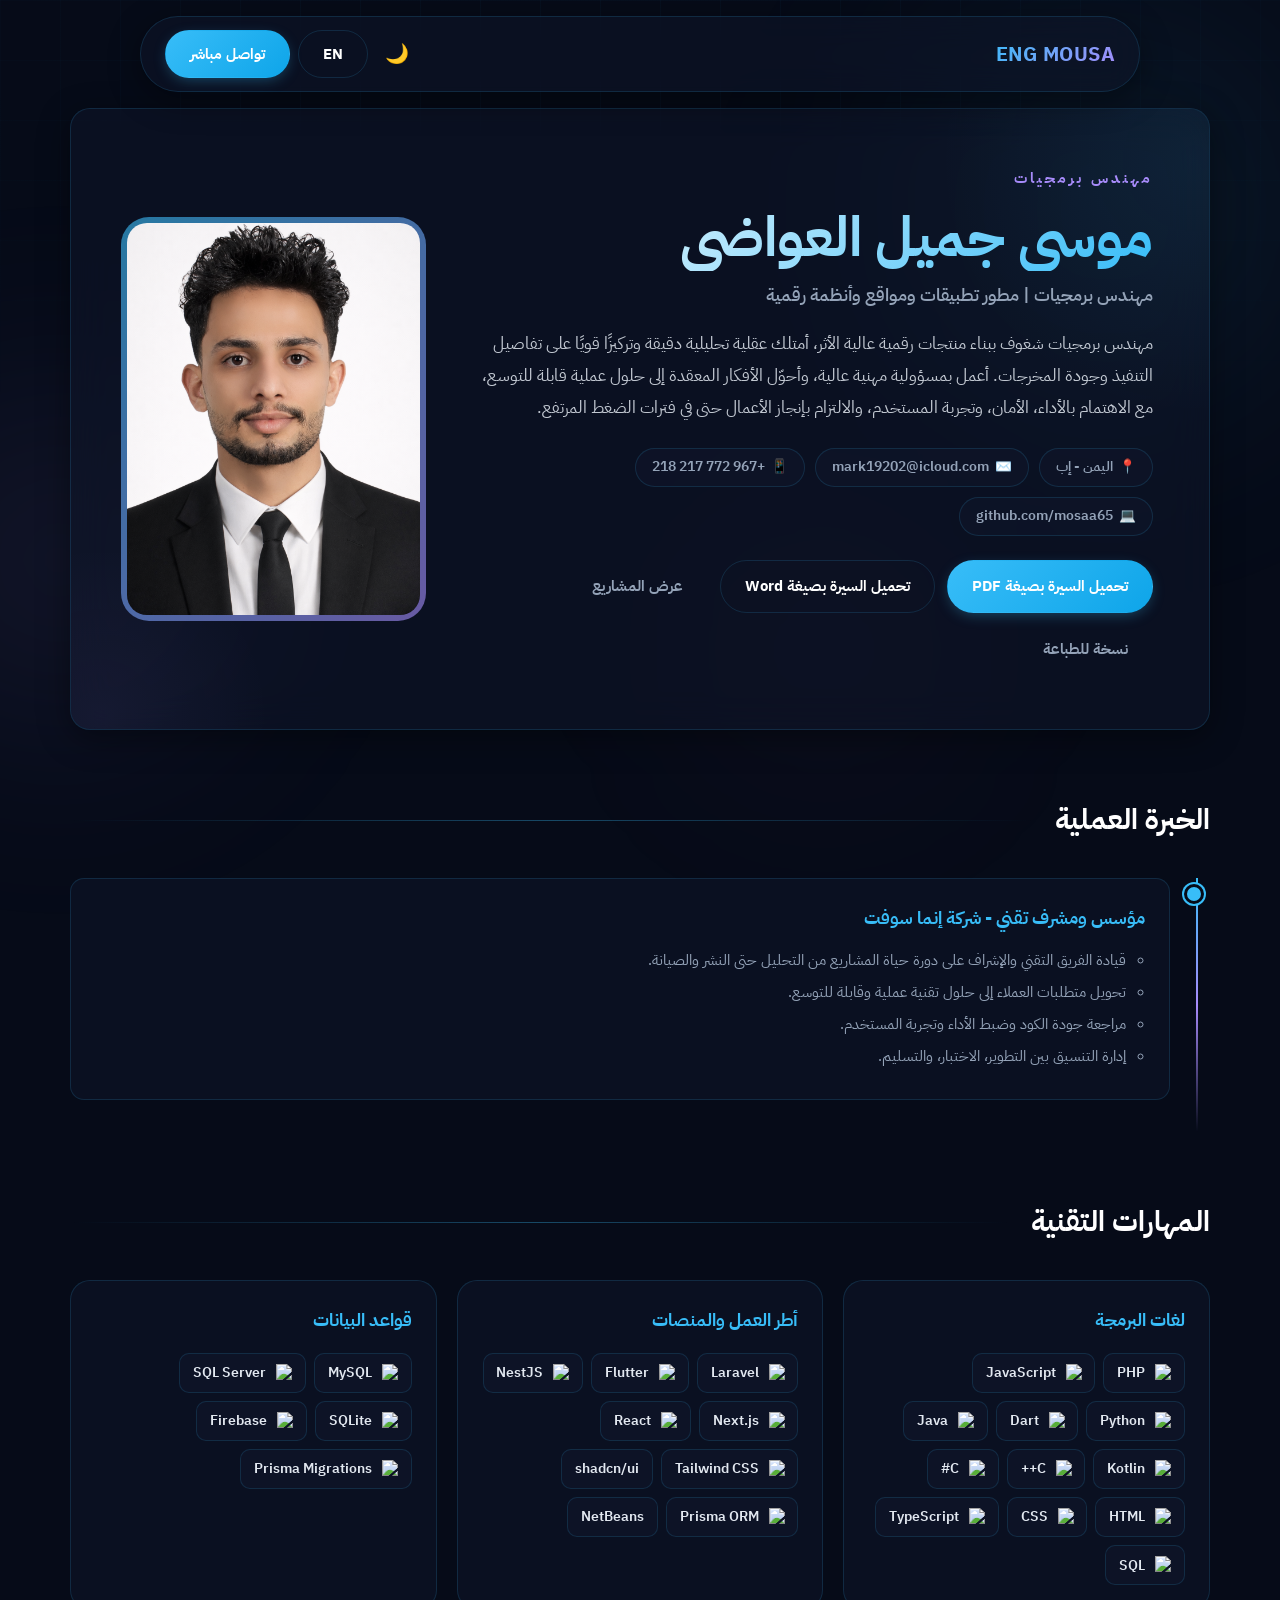
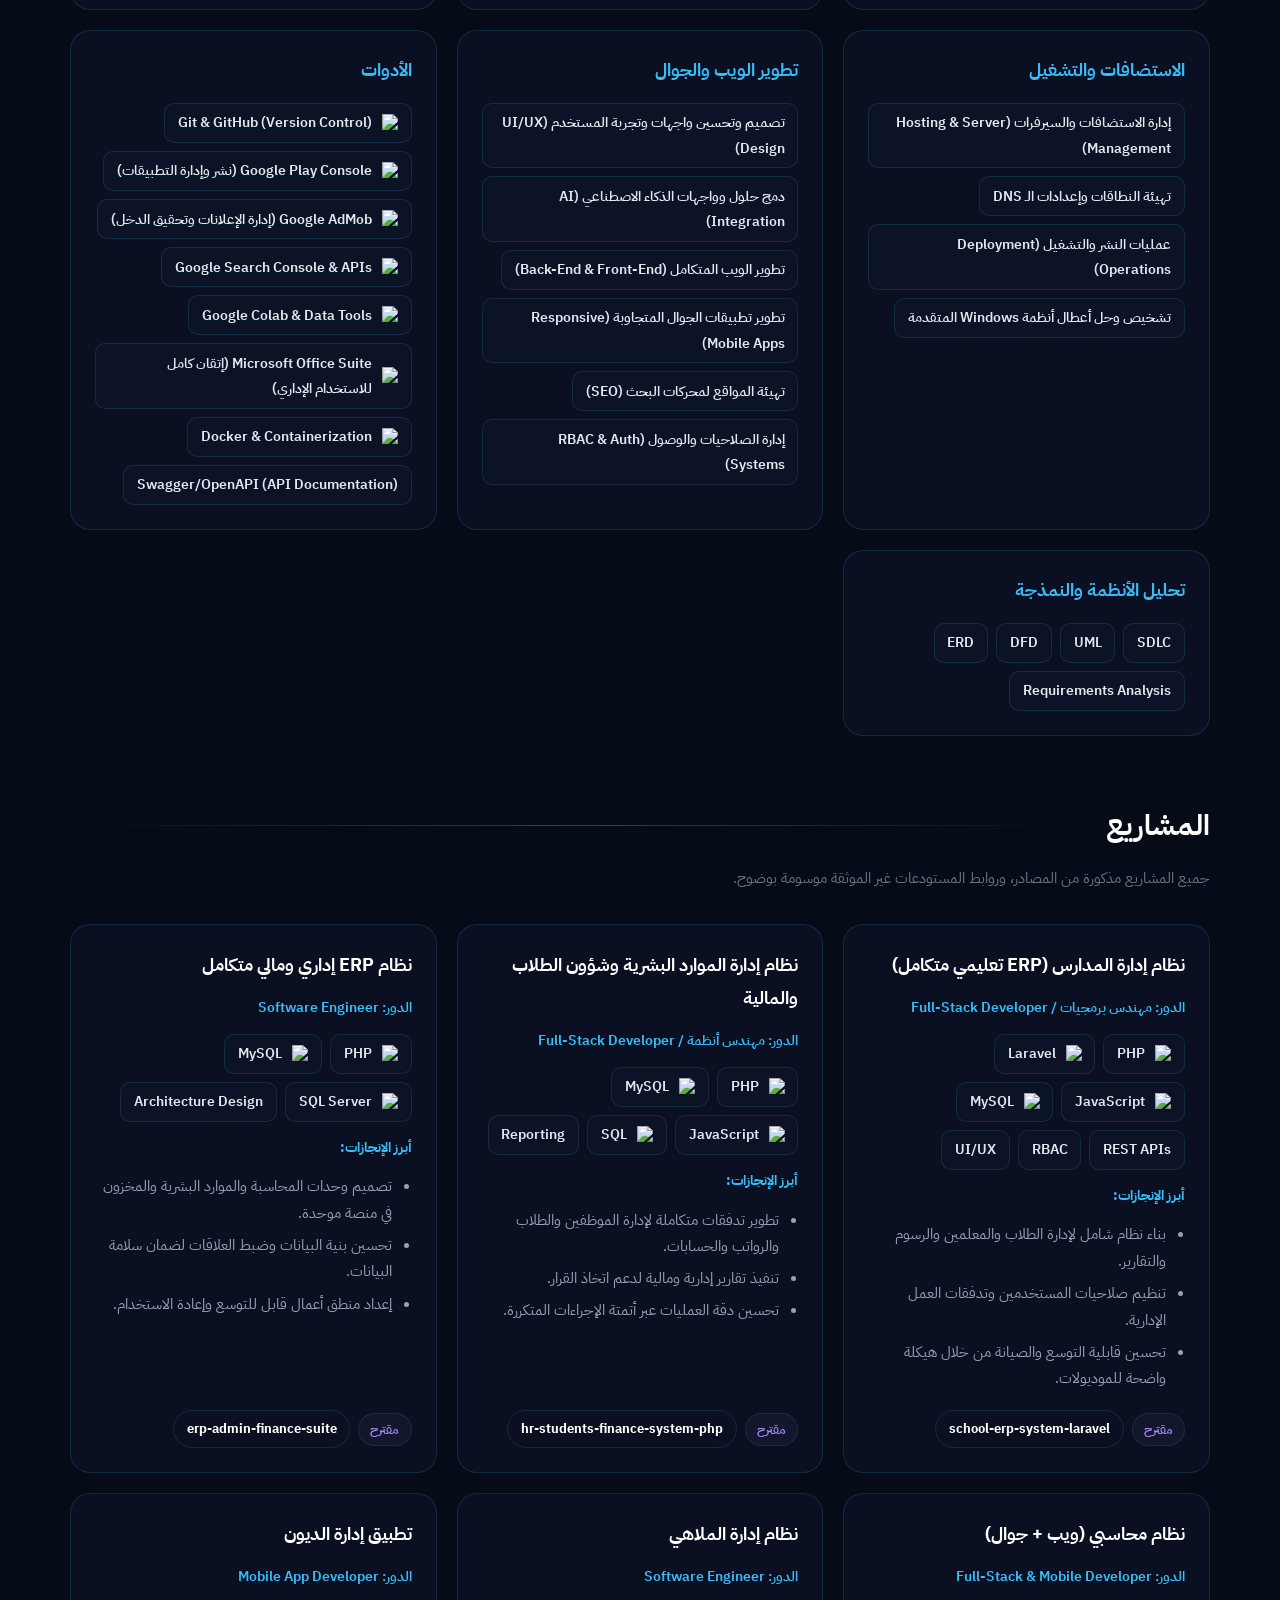
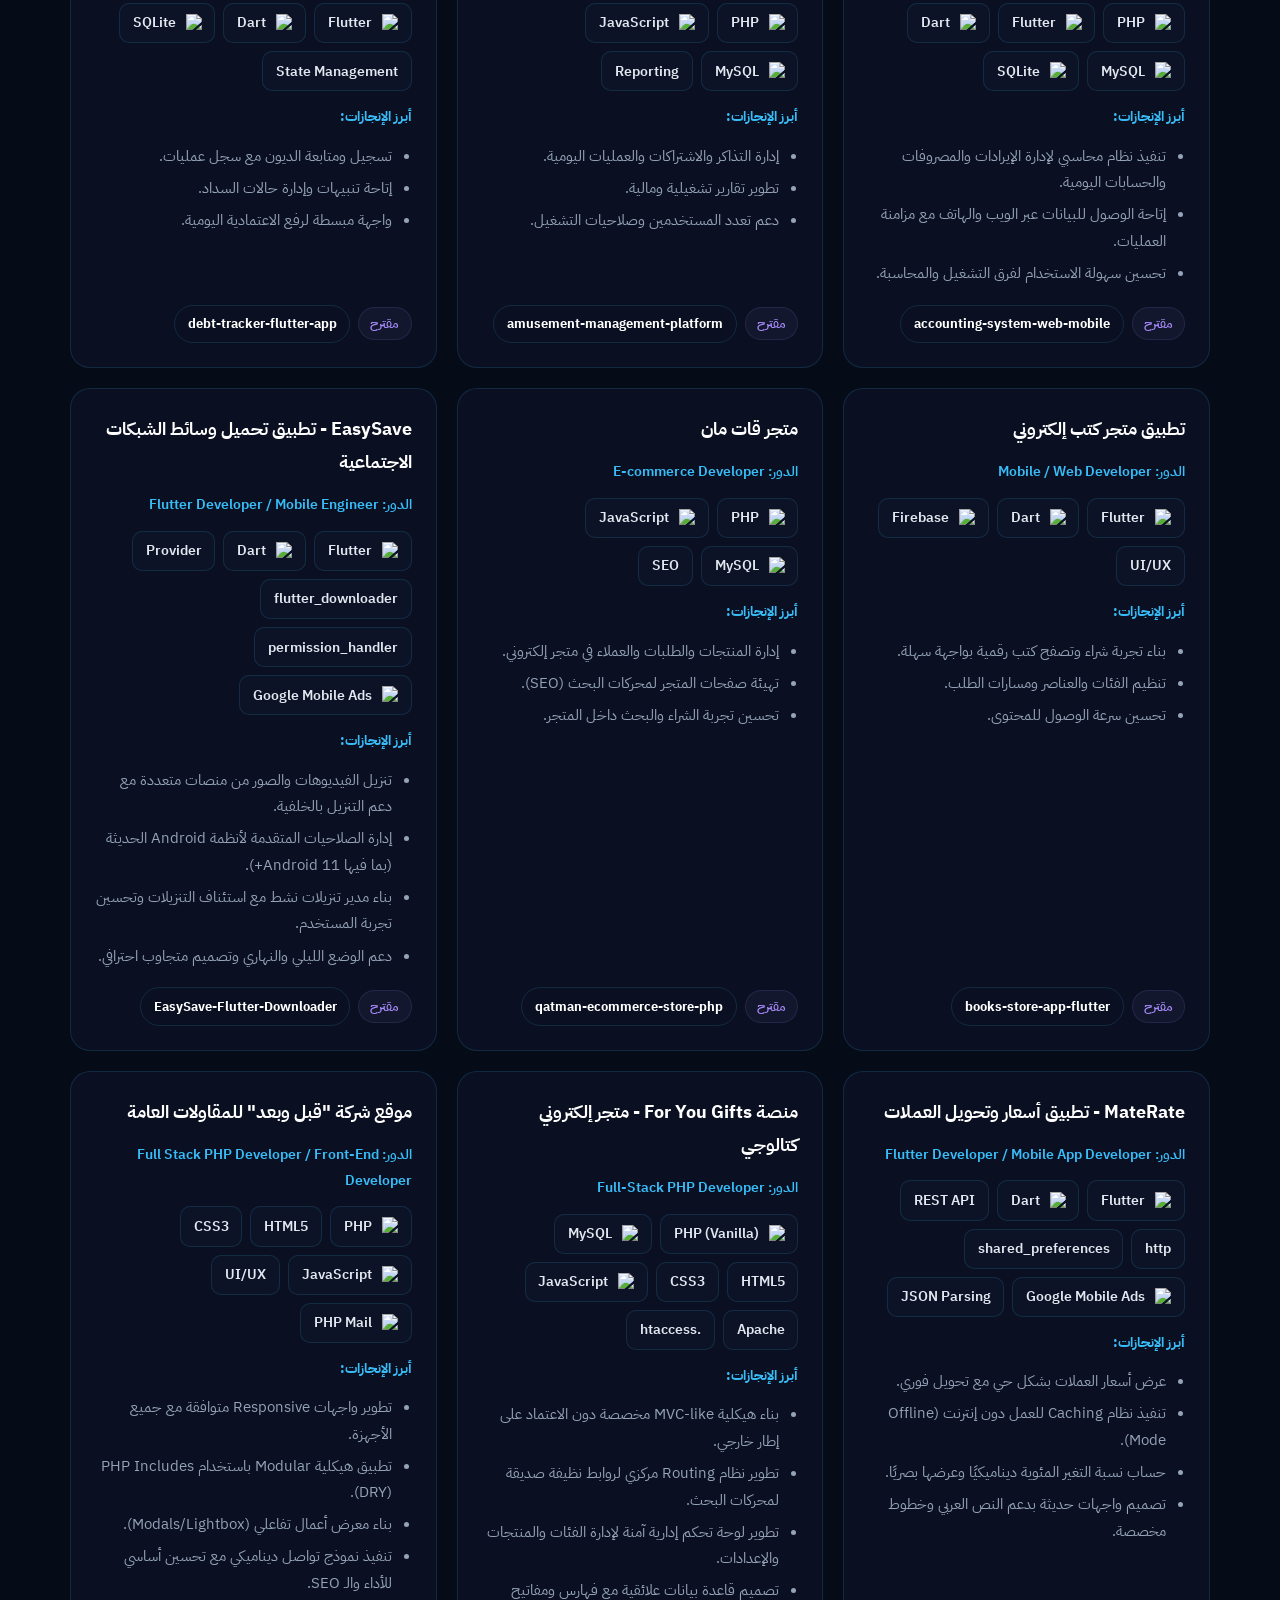
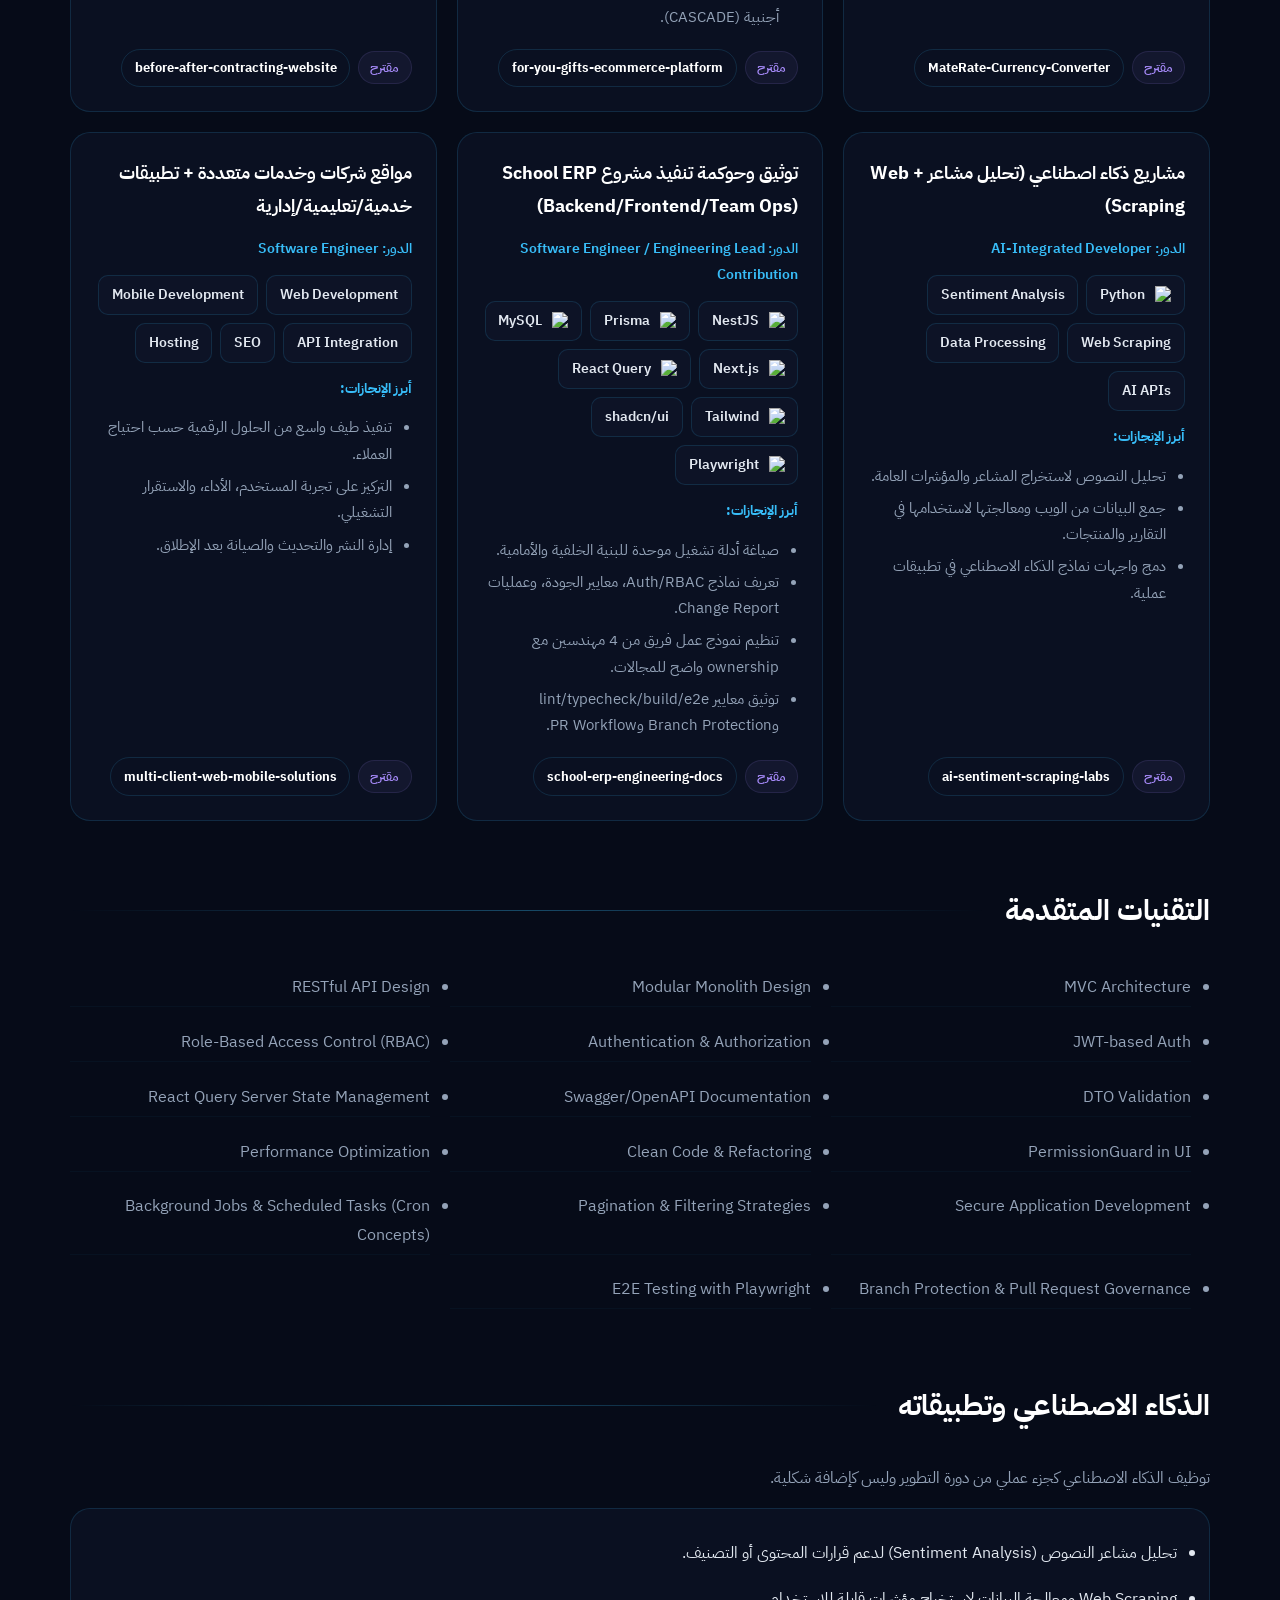
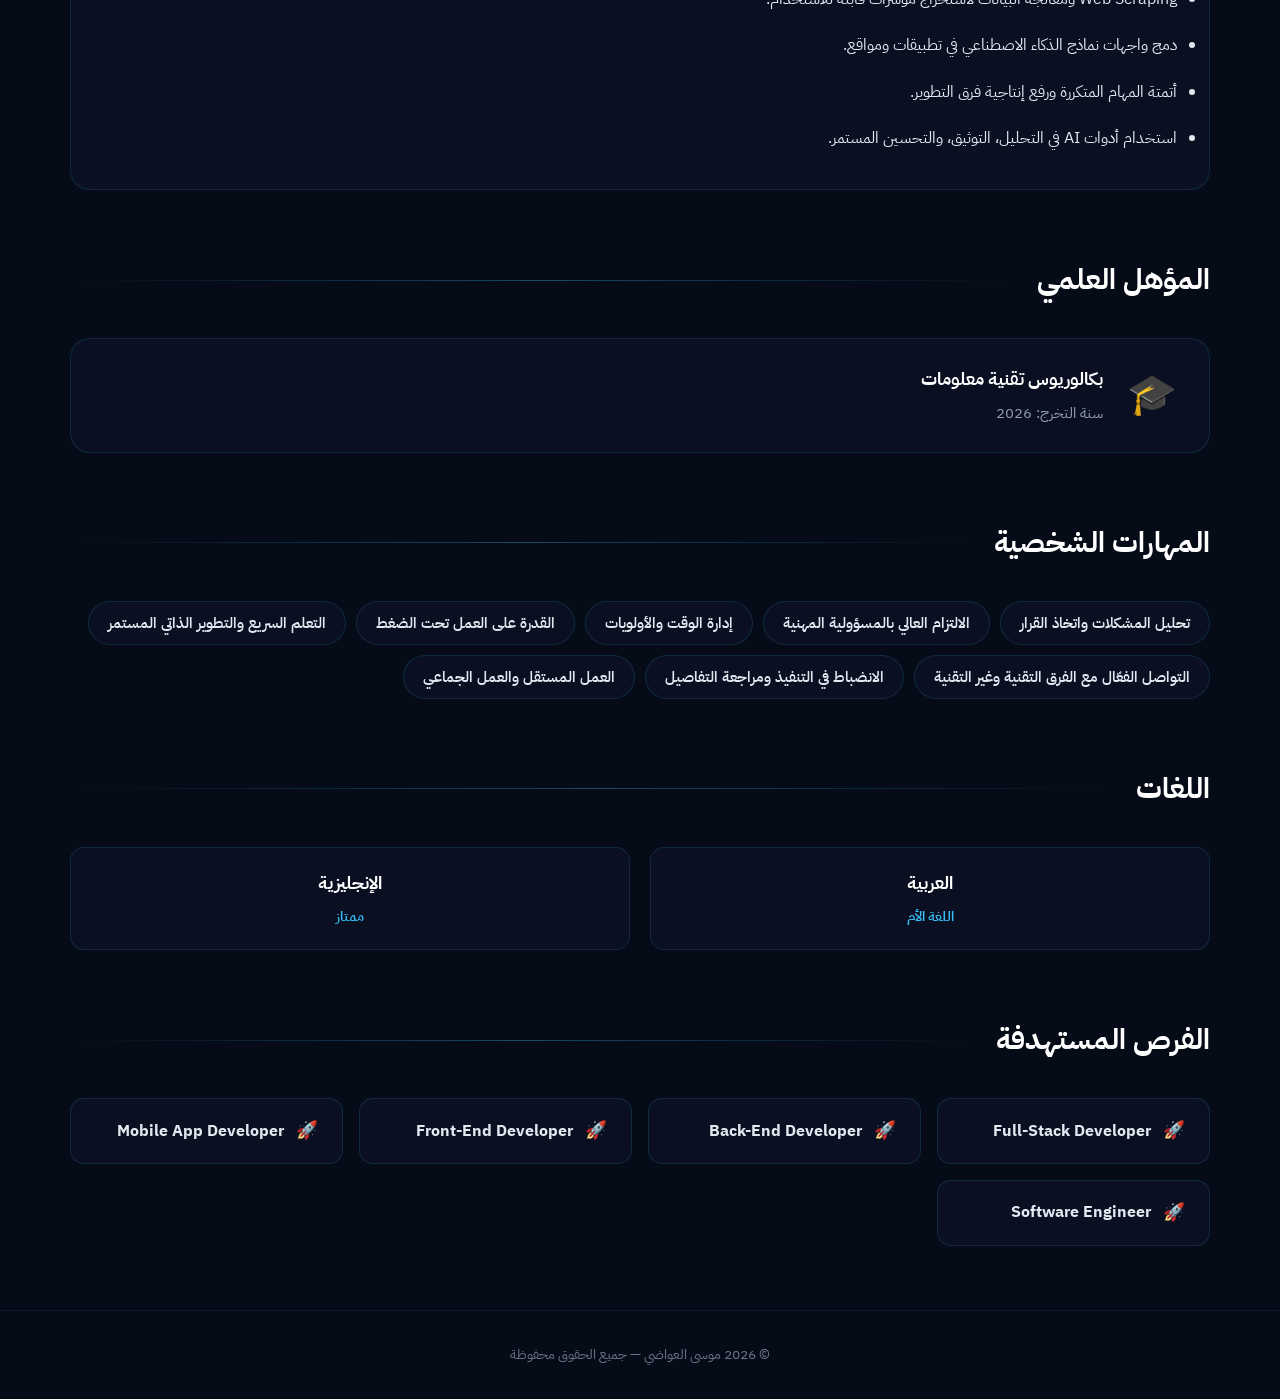
==== commit f710b23e: "feat: complete premium redesign, full i18n, added missing sections, and improved mobile layout" ====
--- a/index.html
+++ b/index.html
@@ -14,16 +14,24 @@
   <link rel="preconnect" href="https://fonts.googleapis.com">
   <link rel="preconnect" href="https://fonts.gstatic.com" crossorigin>
   <link
-    href="https://fonts.googleapis.com/css2?family=Cairo:wght@400;600;700;800&family=IBM+Plex+Sans+Arabic:wght@400;500;600;700&display=swap"
+    href="https://fonts.googleapis.com/css2?family=Cairo:wght@400;600;700;800&family=IBM+Plex+Sans+Arabic:wght@400;500;600;700&family=Inter:wght@400;500;600;700;800&display=swap"
     rel="stylesheet">
   <link rel="stylesheet" href="./styles.css" />
 </head>
 
 <body>
   <div class="bg-grid"></div>
+  <div class="bg-orb bg-orb--1"></div>
+  <div class="bg-orb bg-orb--2"></div>
+  <div class="bg-orb bg-orb--3"></div>
+
   <header class="topbar">
-    <div class="brand">CV Portfolio</div>
+    <div class="brand">ENG MOUSA</div>
     <div class="top-actions">
+      <button id="themeToggle" class="btn btn-ghost icon-btn" type="button" aria-label="Toggle Theme">
+        <span class="theme-icon light-icon" style="display:none;">☀️</span>
+        <span class="theme-icon dark-icon">🌙</span>
+      </button>
       <button id="langToggle" class="btn btn-outline" type="button">EN</button>
       <button id="contactBtn" class="btn btn-solid" type="button">تواصل مباشر</button>
     </div>
@@ -50,6 +58,11 @@
       </div>
     </section>
 
+    <section class="section reveal" id="experience">
+      <h2 data-i18n="experience">الخبرة العملية</h2>
+      <ul id="experienceList" class="experience-list"></ul>
+    </section>
+
     <section class="section reveal" id="skills">
       <h2 data-i18n="skills">المهارات التقنية</h2>
       <div id="skillsWrap" class="skills-wrap"></div>
@@ -73,12 +86,31 @@
       <ul id="aiList" class="ai-list"></ul>
     </section>
 
+    <section class="section reveal" id="education">
+      <h2 data-i18n="education">المؤهل العلمي</h2>
+      <div id="educationWrap"></div>
+    </section>
+
+    <section class="section reveal" id="softSkills">
+      <h2 data-i18n="softSkills">المهارات الشخصية</h2>
+      <div id="softSkillsWrap" class="soft-skills-grid"></div>
+    </section>
+
+    <section class="section reveal" id="languagesSection">
+      <h2 data-i18n="languagesTitle">اللغات</h2>
+      <div id="languagesWrap" class="languages-grid"></div>
+    </section>
+
     <section class="section reveal" id="roles">
       <h2 data-i18n="roles">الفرص المستهدفة</h2>
       <ol id="rolesList" class="roles-list"></ol>
     </section>
 
   </main>
+
+  <footer class="site-footer">
+    <p id="footerText">© 2026 موسى العواضي — جميع الحقوق محفوظة</p>
+  </footer>
 
   <div id="contactModal" class="modal" aria-hidden="true">
     <div class="modal-card">
--- a/styles.css
+++ b/styles.css
@@ -1,125 +1,277 @@
 :root {
+  /* Default Dark Theme (Premium) */
+  --bg: #060b18;
+  --bg-soft: rgba(15, 23, 42, 0.6);
+  --card: rgba(15, 23, 42, 0.55);
+  --card-hover: rgba(22, 33, 56, 0.85);
+  --line: rgba(56, 189, 248, 0.15);
+  --line-hover: rgba(56, 189, 248, 0.35);
+  --text: #e2e8f0;
+  --text-bright: #ffffff;
+  --muted: #94a3b8;
+  --brand: #38bdf8;
+  --brand-deep: #0ea5e9;
+  --accent: #a78bfa;
+  --accent2: #f472b6;
+  --accent-soft: rgba(167, 139, 250, 0.12);
+  --brand-soft: rgba(56, 189, 248, 0.1);
+  --glow-brand: 0 0 30px rgba(56, 189, 248, 0.15);
+  --glow-accent: 0 0 30px rgba(167, 139, 250, 0.15);
+  --shadow-sm: 0 2px 8px rgba(0, 0, 0, 0.3);
+  --shadow: 0 8px 32px rgba(0, 0, 0, 0.4);
+  --shadow-lg: 0 20px 60px rgba(0, 0, 0, 0.5);
+  --radius: 20px;
+  --radius-sm: 14px;
+  --transition: all 0.4s cubic-bezier(0.16, 1, 0.3, 1);
+  --font-ar: 'IBM Plex Sans Arabic', 'Cairo', sans-serif;
+  --font-en: 'Inter', 'IBM Plex Sans Arabic', sans-serif;
+}
+
+[data-theme="light"] {
   --bg: #f8fafc;
-  --bg-soft: rgba(255, 255, 255, 0.6);
-  --card: rgba(255, 255, 255, 0.75);
+  --bg-soft: rgba(255, 255, 255, 0.8);
+  --card: rgba(255, 255, 255, 0.65);
   --card-hover: rgba(255, 255, 255, 0.95);
-  --line: rgba(15, 23, 42, 0.08);
-  --text: #0f172a;
-  --muted: #475569;
+  --line: rgba(15, 23, 42, 0.1);
+  --line-hover: rgba(2, 132, 199, 0.3);
+  --text: #1e293b;
+  --text-bright: #0f172a;
+  --muted: #64748b;
   --brand: #0284c7;
   --brand-deep: #0369a1;
-  --accent: #ea580c;
-  --accent-soft: rgba(234, 88, 12, 0.1);
+  --accent: #7c3aed;
+  --accent2: #db2777;
+  --accent-soft: rgba(124, 58, 237, 0.1);
   --brand-soft: rgba(2, 132, 199, 0.1);
-  --shadow-sm: 0 4px 6px -1px rgba(0, 0, 0, 0.05), 0 2px 4px -1px rgba(0, 0, 0, 0.03);
-  --shadow: 0 10px 25px -3px rgba(0, 0, 0, 0.05), 0 4px 6px -2px rgba(0, 0, 0, 0.025);
-  --shadow-lg: 0 25px 50px -12px rgba(0, 0, 0, 0.15);
-  --radius: 24px;
-  --transition: all 0.4s cubic-bezier(0.16, 1, 0.3, 1);
-}
-
-@media (prefers-color-scheme: dark) {
-  :root {
-    --bg: #0b1120;
-    --bg-soft: rgba(30, 41, 59, 0.6);
-    --card: rgba(30, 41, 59, 0.7);
-    --card-hover: rgba(43, 56, 78, 0.95);
-    --line: rgba(255, 255, 255, 0.1);
-    --text: #f8fafc;
-    --muted: #94a3b8;
-    --brand: #38bdf8;
-    --brand-deep: #0ea5e9;
-    --accent: #f97316;
-    --accent-soft: rgba(249, 115, 22, 0.15);
-    --brand-soft: rgba(56, 189, 248, 0.15);
-    --shadow-sm: 0 4px 6px -1px rgba(0, 0, 0, 0.3);
-    --shadow: 0 10px 25px -3px rgba(0, 0, 0, 0.4);
-    --shadow-lg: 0 25px 50px -12px rgba(0, 0, 0, 0.6);
-  }
+  --glow-brand: 0 4px 20px rgba(2, 132, 199, 0.15);
+  --glow-accent: 0 4px 20px rgba(124, 58, 237, 0.15);
+  --shadow-sm: 0 2px 4px rgba(0, 0, 0, 0.05);
+  --shadow: 0 10px 25px -5px rgba(0, 0, 0, 0.1);
+  --shadow-lg: 0 20px 40px -10px rgba(0, 0, 0, 0.15);
 }
 
 * {
   box-sizing: border-box;
-}
-
-html,
-body {
   margin: 0;
   padding: 0;
+}
+
+html {
   scroll-behavior: smooth;
 }
 
 body {
-  font-family: 'IBM Plex Sans Arabic', 'Cairo', sans-serif;
+  font-family: var(--font-ar);
   color: var(--text);
   background-color: var(--bg);
-  background-image:
-    radial-gradient(circle at 15% 50%, rgba(2, 132, 199, 0.08), transparent 30%),
-    radial-gradient(circle at 85% 30%, rgba(234, 88, 12, 0.08), transparent 30%);
-  background-attachment: fixed;
   line-height: 1.8;
-  transition: var(--transition);
+  overflow-x: hidden;
+  -webkit-font-smoothing: antialiased;
 }
 
 body[data-lang="en"] {
   direction: ltr;
-}
-
+  font-family: var(--font-en);
+}
+
+/* ─── ANIMATED BACKGROUND ─── */
 .bg-grid {
   position: fixed;
   inset: 0;
   pointer-events: none;
+  z-index: -2;
   background-image:
-    linear-gradient(to right, var(--line) 1px, transparent 1px),
-    linear-gradient(to bottom, var(--line) 1px, transparent 1px);
-  background-size: 50px 50px;
-  mask-image: linear-gradient(to bottom, rgba(0, 0, 0, 1) 0%, rgba(0, 0, 0, 0) 100%);
-  -webkit-mask-image: linear-gradient(to bottom, rgba(0, 0, 0, 1) 0%, rgba(0, 0, 0, 0) 100%);
+    linear-gradient(to right, rgba(56, 189, 248, 0.03) 1px, transparent 1px),
+    linear-gradient(to bottom, rgba(56, 189, 248, 0.03) 1px, transparent 1px);
+  background-size: 60px 60px;
+  mask-image: radial-gradient(ellipse 80% 60% at 50% 0%, black 30%, transparent 100%);
+  -webkit-mask-image: radial-gradient(ellipse 80% 60% at 50% 0%, black 30%, transparent 100%);
+}
+
+.bg-orb {
+  position: fixed;
+  border-radius: 50%;
+  filter: blur(100px);
+  pointer-events: none;
   z-index: -1;
-}
-
-/* TOPBAR */
+  animation: orbFloat 20s ease-in-out infinite;
+}
+
+.bg-orb--1 {
+  width: 600px;
+  height: 600px;
+  top: -10%;
+  right: -10%;
+  background: radial-gradient(circle, var(--brand-soft), transparent 70%);
+}
+
+.bg-orb--2 {
+  width: 500px;
+  height: 500px;
+  bottom: 10%;
+  left: -15%;
+  background: radial-gradient(circle, var(--accent-soft), transparent 70%);
+  animation-delay: -10s;
+}
+
+.bg-orb--3 {
+  width: 400px;
+  height: 400px;
+  top: 50%;
+  right: 20%;
+  background: radial-gradient(circle, rgba(244, 114, 182, 0.05), transparent 70%);
+  animation-delay: -5s;
+}
+
+@keyframes orbFloat {
+
+  0%,
+  100% {
+    transform: translate(0, 0) scale(1);
+  }
+
+  33% {
+    transform: translate(30px, -20px) scale(1.05);
+  }
+
+  66% {
+    transform: translate(-20px, 15px) scale(0.95);
+  }
+}
+
+/* ─── HEADER (REDESIGNED) ─── */
 .topbar {
   position: sticky;
-  top: 0;
-  z-index: 50;
+  top: 1rem;
+  z-index: 100;
   display: flex;
   justify-content: space-between;
   align-items: center;
-  padding: 1.25rem 2rem;
-  backdrop-filter: blur(20px);
-  -webkit-backdrop-filter: blur(20px);
-  background: var(--bg-soft);
-  border-bottom: 1px solid var(--line);
-  transition: var(--transition);
+  padding: 0.8rem 1.5rem;
+  margin: 0 auto 2rem;
+  width: min(1000px, calc(100% - 2rem));
+  backdrop-filter: blur(16px);
+  -webkit-backdrop-filter: blur(16px);
+  background: var(--card);
+  border: 1px solid var(--line);
+  border-radius: 999px;
+  box-shadow: var(--shadow);
+  transition: var(--transition);
+}
+
+.topbar:hover {
+  border-color: var(--brand-soft);
+  box-shadow: var(--shadow-lg), var(--glow-brand);
 }
 
 .brand {
   font-weight: 800;
-  font-size: 1.5rem;
+  font-size: 1.25rem;
   letter-spacing: 0.5px;
   background: linear-gradient(135deg, var(--brand), var(--accent));
   -webkit-background-clip: text;
   background-clip: text;
   -webkit-text-fill-color: transparent;
+  padding-left: 0.5rem;
+}
+
+body[data-lang="en"] .brand {
+  padding-left: 0;
+  padding-right: 0.5rem;
 }
 
 .top-actions {
   display: flex;
-  gap: 0.75rem;
-}
-
-/* LAYOUT */
+  gap: 0.5rem;
+  align-items: center;
+}
+
+/* ─── LAYOUT ─── */
 .container {
-  width: min(1200px, calc(100% - 3rem));
-  margin: 3rem auto 5rem;
+  width: min(1140px, calc(100% - 3rem));
+  margin: 2rem auto 4rem;
   position: relative;
 }
 
+/* ─── BUTTONS ─── */
+.btn {
+  display: inline-flex;
+  align-items: center;
+  justify-content: center;
+  gap: 0.5rem;
+  border: 1px solid transparent;
+  border-radius: 12px;
+  padding: 0.75rem 1.5rem;
+  font-weight: 700;
+  font-size: 0.95rem;
+  font-family: inherit;
+  text-decoration: none;
+  cursor: pointer;
+  transition: var(--transition);
+  position: relative;
+  overflow: hidden;
+  white-space: nowrap;
+}
+
+.btn:active {
+  transform: scale(0.96);
+}
+
+.icon-btn {
+  padding: 0.6rem !important;
+  border-radius: 50% !important;
+  width: 42px;
+  height: 42px;
+  font-size: 1.2rem;
+  display: flex;
+  align-items: center;
+  justify-content: center;
+}
+
+.btn-solid {
+  background: linear-gradient(135deg, var(--brand), var(--brand-deep));
+  color: #fff;
+  border-radius: 999px;
+  box-shadow: 0 4px 15px -4px rgba(56, 189, 248, 0.4);
+}
+
+.btn-solid:hover {
+  box-shadow: 0 8px 25px -4px rgba(56, 189, 248, 0.6);
+  transform: translateY(-2px);
+}
+
+.btn-outline {
+  border-color: var(--line);
+  background: transparent;
+  color: var(--text-bright);
+  border-radius: 999px;
+}
+
+.btn-outline:hover {
+  background: var(--brand-soft);
+  border-color: var(--brand);
+  color: var(--brand);
+  transform: translateY(-2px);
+  box-shadow: var(--glow-brand);
+}
+
+.btn-ghost {
+  border-color: transparent;
+  background: transparent;
+  color: var(--muted);
+}
+
+.btn-ghost:hover {
+  border-color: var(--line-hover);
+  color: var(--text);
+  transform: translateY(-2px);
+}
+
+/* ─── CARD BASE ─── */
 .card {
   background: var(--card);
-  backdrop-filter: blur(16px);
-  -webkit-backdrop-filter: blur(16px);
+  backdrop-filter: blur(20px);
+  -webkit-backdrop-filter: blur(20px);
   border: 1px solid var(--line);
   border-radius: var(--radius);
   box-shadow: var(--shadow);
@@ -127,18 +279,17 @@
 }
 
 .card:hover {
-  box-shadow: var(--shadow-lg);
-  border-color: rgba(2, 132, 199, 0.2);
-}
-
-/* HERO SECTION */
+  border-color: var(--line-hover);
+  box-shadow: var(--shadow-lg), var(--glow-brand);
+}
+
+/* ─── HERO ─── */
 .hero {
   display: grid;
-  grid-template-columns: 1.3fr 0.7fr;
+  grid-template-columns: 1.4fr 0.6fr;
   gap: 3rem;
   padding: 3.5rem;
   align-items: center;
-  background: linear-gradient(145deg, var(--card), var(--bg-soft));
   position: relative;
   overflow: hidden;
 }
@@ -146,12 +297,22 @@
 .hero::before {
   content: '';
   position: absolute;
-  top: -50%;
-  right: -20%;
-  width: 100%;
-  height: 100%;
-  background: radial-gradient(circle, var(--brand-soft) 0%, transparent 60%);
-  z-index: 0;
+  top: -40%;
+  right: -25%;
+  width: 600px;
+  height: 600px;
+  background: radial-gradient(circle, rgba(56, 189, 248, 0.08) 0%, transparent 60%);
+  pointer-events: none;
+}
+
+.hero::after {
+  content: '';
+  position: absolute;
+  bottom: -30%;
+  left: -15%;
+  width: 400px;
+  height: 400px;
+  background: radial-gradient(circle, rgba(167, 139, 250, 0.06) 0%, transparent 60%);
   pointer-events: none;
 }
 
@@ -161,340 +322,300 @@
 }
 
 .eyebrow {
-  margin: 0 0 1rem 0;
+  margin: 0 0 0.75rem 0;
   color: var(--accent);
-  font-weight: 800;
-  font-size: 1.1rem;
+  font-weight: 700;
+  font-size: 0.95rem;
   text-transform: uppercase;
-  letter-spacing: 2px;
+  letter-spacing: 3px;
 }
 
 .hero h1 {
-  margin: 0 0 0.75rem 0;
-  font-size: clamp(2.5rem, 5vw, 4rem);
+  margin: 0 0 0.5rem 0;
+  font-size: clamp(2.2rem, 4.5vw, 3.5rem);
   font-weight: 800;
   line-height: 1.2;
-  color: var(--text);
+  color: var(--text-bright);
+  background: linear-gradient(135deg, var(--text-bright) 0%, var(--brand) 100%);
+  -webkit-background-clip: text;
+  background-clip: text;
+  -webkit-text-fill-color: transparent;
 }
 
 .headline {
-  margin: 0 0 1.25rem 0;
-  font-weight: 700;
-  font-size: 1.4rem;
+  margin: 0 0 1rem 0;
+  font-weight: 600;
+  font-size: 1.15rem;
   color: var(--muted);
 }
 
 .summary {
   color: var(--text);
-  font-size: 1.1rem;
-  opacity: 0.9;
-  line-height: 1.8;
+  font-size: 1.05rem;
+  opacity: 0.85;
+  line-height: 1.9;
 }
 
 .hero-meta {
+  display: flex;
+  flex-wrap: wrap;
+  gap: 0.6rem;
+  margin: 1.5rem 0;
+}
+
+.chip {
+  border: 1px solid var(--line);
+  background: var(--bg-soft);
+  border-radius: 999px;
+  padding: 0.4rem 1rem;
+  font-size: 0.85rem;
+  font-weight: 600;
+  color: var(--muted);
+  transition: var(--transition);
+  display: inline-flex;
+  align-items: center;
+  gap: 0.4rem;
+}
+
+.chip:hover {
+  transform: translateY(-2px);
+  border-color: var(--line-hover);
+  color: var(--text);
+  box-shadow: var(--glow-brand);
+}
+
+.hero-image-wrap {
+  position: relative;
+  z-index: 1;
+  display: flex;
+  align-items: center;
+  justify-content: center;
+  width: 100%;
+}
+
+.hero-image-wrap::before {
+  content: '';
+  position: absolute;
+  inset: -6px;
+  border-radius: 28px;
+  background: linear-gradient(135deg, var(--brand), var(--accent), var(--accent2), var(--brand));
+  background-size: 300% 300%;
+  animation: borderGlow 6s ease-in-out infinite;
+  z-index: -1;
+  opacity: 0.6;
+}
+
+@keyframes borderGlow {
+
+  0%,
+  100% {
+    background-position: 0% 50%;
+  }
+
+  50% {
+    background-position: 100% 50%;
+  }
+}
+
+.hero-image {
+  width: 100%;
+  max-width: 380px;
+  aspect-ratio: 3/4;
+  object-fit: cover;
+  display: block;
+  border-radius: 20px;
+  transition: transform 0.6s ease;
+}
+
+.hero-image-wrap:hover .hero-image {
+  transform: scale(1.03);
+}
+
+.hero-cta {
   display: flex;
   flex-wrap: wrap;
   gap: 0.75rem;
-  margin: 2rem 0;
-}
-
-.chip {
-  border: 1px solid var(--line);
-  background: var(--bg-soft);
-  border-radius: 999px;
-  padding: 0.5rem 1.25rem;
+  margin-top: 1.5rem;
+}
+
+/* ─── SECTIONS ─── */
+.section {
+  margin-top: 4rem;
+  position: relative;
+}
+
+.section h2 {
+  margin-bottom: 2rem;
+  font-size: 1.8rem;
+  font-weight: 800;
+  color: var(--text-bright);
+  display: flex;
+  align-items: center;
+  gap: 1.25rem;
+}
+
+.section h2::after {
+  content: '';
+  height: 1px;
+  flex: 1;
+  background: linear-gradient(to left, transparent, var(--line-hover), transparent);
+}
+
+body[data-lang="en"] .section h2::after {
+  background: linear-gradient(to right, transparent, var(--line-hover), transparent);
+}
+
+.section-note {
+  color: var(--muted);
+  margin-top: -1.2rem;
+  margin-bottom: 2rem;
   font-size: 0.95rem;
-  font-weight: 600;
-  box-shadow: var(--shadow-sm);
-  transition: var(--transition);
-}
-
-.chip:hover {
-  transform: translateY(-2px);
-  box-shadow: var(--shadow);
-  border-color: var(--brand);
-}
-
-.hero-image-wrap {
-  position: relative;
-  border-radius: 30px;
-  overflow: hidden;
-  box-shadow: var(--shadow-lg);
-  aspect-ratio: 4/5;
-  z-index: 1;
-  transform: rotate(2deg);
-  transition: var(--transition);
-  border: 6px solid var(--bg-soft);
-}
-
-.hero-image-wrap:hover {
-  transform: rotate(0deg) scale(1.02);
-}
-
-.hero-image {
-  width: 100%;
-  height: 100%;
-  object-fit: cover;
-  display: block;
-  transition: transform 0.6s ease;
-}
-
-.hero-image-wrap:hover .hero-image {
-  transform: scale(1.05);
-}
-
-/* BUTTONS */
-.hero-cta {
-  display: flex;
-  flex-wrap: wrap;
-  gap: 1rem;
-  margin-top: 2rem;
-}
-
-.btn {
-  display: inline-flex;
-  align-items: center;
-  justify-content: center;
-  gap: 0.5rem;
-  border: 1px solid transparent;
-  border-radius: 14px;
-  padding: 0.85rem 1.6rem;
-  font-weight: 700;
-  font-size: 1.05rem;
-  text-decoration: none;
-  cursor: pointer;
+  opacity: 0.7;
+}
+
+/* ─── SKILLS ─── */
+.skills-wrap {
+  display: grid;
+  grid-template-columns: repeat(auto-fill, minmax(300px, 1fr));
+  gap: 1.25rem;
+}
+
+.skill-group {
+  background: var(--card);
+  border: 1px solid var(--line);
+  border-radius: var(--radius);
+  padding: 1.5rem;
   transition: var(--transition);
   position: relative;
   overflow: hidden;
 }
 
-.btn:active {
-  transform: scale(0.96);
-}
-
-.btn-solid {
-  background: linear-gradient(135deg, var(--brand), var(--brand-deep));
-  color: #fff;
-  box-shadow: 0 10px 20px -5px rgba(2, 132, 199, 0.4);
-}
-
-.btn-solid:hover {
-  box-shadow: 0 15px 25px -5px rgba(2, 132, 199, 0.5);
-  transform: translateY(-3px);
-}
-
-.btn-outline {
-  border-color: var(--brand);
-  background: rgba(2, 132, 199, 0.05);
-  color: var(--brand);
-}
-
-.btn-outline:hover {
-  background: var(--brand);
-  color: #fff;
-  transform: translateY(-2px);
-  box-shadow: 0 10px 20px -5px rgba(2, 132, 199, 0.3);
-}
-
-.btn-ghost {
-  border-color: var(--line);
-  background: var(--bg-soft);
-  color: var(--text);
-}
-
-.btn-ghost:hover {
-  border-color: var(--text);
-  transform: translateY(-2px);
-}
-
-/* SECTIONS */
-.section {
-  margin-top: 5rem;
-  position: relative;
-}
-
-.section h2 {
-  margin-bottom: 2rem;
-  font-size: 2.2rem;
-  font-weight: 800;
-  display: flex;
-  align-items: center;
-  gap: 1.5rem;
-}
-
-.section h2::after {
-  content: '';
-  height: 2px;
-  flex: 1;
-  background: linear-gradient(to right, var(--line), transparent);
-}
-
-body[data-lang="en"] .section h2::after {
-  background: linear-gradient(to left, var(--line), transparent);
-}
-
-.section-note {
-  color: var(--muted);
-  margin-top: -1.5rem;
-  margin-bottom: 2.5rem;
-  font-size: 1.05rem;
-}
-
-/* STATS */
-.stats-grid {
-  display: grid;
-  grid-template-columns: repeat(auto-fit, minmax(240px, 1fr));
-  gap: 1.5rem;
-}
-
-.stat-card {
-  background: var(--card);
-  border: 1px solid var(--line);
-  border-radius: var(--radius);
-  padding: 2.5rem 2rem;
-  text-align: center;
-  transition: var(--transition);
-  box-shadow: var(--shadow-sm);
-  position: relative;
-  overflow: hidden;
-}
-
-.stat-card::before {
+.skill-group::before {
   content: '';
   position: absolute;
   top: 0;
   left: 0;
   right: 0;
-  height: 4px;
+  height: 2px;
   background: linear-gradient(90deg, var(--brand), var(--accent));
   opacity: 0;
   transition: var(--transition);
 }
 
-.stat-card:hover {
-  transform: translateY(-8px);
-  box-shadow: var(--shadow-lg);
-  border-color: var(--line);
-  background: var(--card-hover);
-}
-
-.stat-card:hover::before {
-  opacity: 1;
-}
-
-.stat-value {
-  font-size: 3.5rem;
-  font-weight: 800;
-  background: linear-gradient(135deg, var(--brand), var(--accent));
-  -webkit-background-clip: text;
-  background-clip: text;
-  -webkit-text-fill-color: transparent;
-  line-height: 1;
-  margin-bottom: 0.5rem;
-}
-
-/* SKILLS */
-.skills-wrap {
-  display: grid;
-  grid-template-columns: repeat(auto-fill, minmax(320px, 1fr));
-  gap: 1.5rem;
-}
-
-.skill-group {
-  background: var(--card);
-  border: 1px solid var(--line);
-  border-radius: var(--radius);
-  padding: 1.5rem;
-  transition: var(--transition);
-}
-
 .skill-group:hover {
   transform: translateY(-4px);
-  box-shadow: var(--shadow);
-  border-color: var(--brand-soft);
+  border-color: var(--line-hover);
+  box-shadow: var(--shadow), var(--glow-brand);
+}
+
+.skill-group:hover::before {
+  opacity: 1;
 }
 
 .skill-group h3 {
   margin: 0 0 1rem 0;
-  font-size: 1.2rem;
+  font-size: 1.1rem;
+  font-weight: 700;
   color: var(--brand);
 }
 
 .tags {
   display: flex;
   flex-wrap: wrap;
-  gap: 0.6rem;
+  gap: 0.5rem;
 }
 
 .tag {
   display: inline-flex;
   align-items: center;
-  gap: 0.6rem;
-  border-radius: 12px;
-  border: 1px solid var(--line);
-  padding: 0.5rem 0.9rem;
-  font-size: 0.95rem;
+  gap: 0.5rem;
+  border-radius: 10px;
+  border: 1px solid var(--line);
+  padding: 0.4rem 0.8rem;
+  font-size: 0.88rem;
   font-weight: 600;
   background: var(--bg-soft);
-  transition: var(--transition);
+  color: var(--text);
+  transition: var(--transition);
+}
+
+.tag:hover {
+  border-color: var(--line-hover);
+  box-shadow: var(--glow-brand);
+  transform: translateY(-2px);
 }
 
 .tag img {
-  width: 20px;
-  height: 20px;
+  width: 18px;
+  height: 18px;
   object-fit: contain;
-  filter: grayscale(0.2);
   transition: var(--transition);
 }
 
 .tag:hover img {
-  filter: grayscale(0);
-  transform: scale(1.2);
-}
-
-/* PROJECTS */
+  transform: scale(1.15);
+}
+
+/* ─── PROJECTS ─── */
 .projects-grid {
   display: grid;
   grid-template-columns: repeat(auto-fill, minmax(340px, 1fr));
-  gap: 1.5rem;
+  gap: 1.25rem;
 }
 
 .project {
   background: var(--card);
   border: 1px solid var(--line);
   border-radius: var(--radius);
-  padding: 1.8rem;
+  padding: 1.5rem;
   display: flex;
   flex-direction: column;
-  gap: 1rem;
+  gap: 0.8rem;
   transition: var(--transition);
   position: relative;
   overflow: hidden;
 }
 
+.project::before {
+  content: '';
+  position: absolute;
+  top: 0;
+  left: 0;
+  right: 0;
+  height: 3px;
+  background: linear-gradient(90deg, var(--brand), var(--accent), var(--accent2));
+  opacity: 0;
+  transition: var(--transition);
+}
+
 .project:hover {
-  transform: translateY(-8px);
-  box-shadow: var(--shadow-lg);
-  border-color: var(--brand-soft);
+  transform: translateY(-6px);
+  border-color: var(--line-hover);
+  box-shadow: var(--shadow-lg), var(--glow-accent);
+}
+
+.project:hover::before {
+  opacity: 1;
 }
 
 .project h3 {
   margin: 0;
-  font-size: 1.3rem;
-  color: var(--text);
+  font-size: 1.15rem;
+  color: var(--text-bright);
   font-weight: 700;
 }
 
 .project .meta {
   color: var(--brand);
   font-weight: 600;
-  font-size: 1rem;
+  font-size: 0.9rem;
 }
 
 .project ul {
   margin: 0;
   padding-right: 1.2rem;
   color: var(--muted);
+  font-size: 0.92rem;
 }
 
 body[data-lang="en"] .project ul {
@@ -503,35 +624,35 @@
 }
 
 .project ul li {
-  margin-bottom: 0.5rem;
+  margin-bottom: 0.35rem;
 }
 
 .repo-badge {
   display: inline-flex;
   align-items: center;
-  padding: 0.3rem 0.8rem;
+  padding: 0.25rem 0.7rem;
   border-radius: 999px;
-  font-size: 0.85rem;
+  font-size: 0.8rem;
   font-weight: 600;
   border: 1px solid var(--line);
   background: var(--bg-soft);
-  color: var(--text);
+  color: var(--muted);
 }
 
 .repo-badge.unverified {
   color: var(--accent);
   border-color: var(--accent-soft);
-  background: rgba(234, 88, 12, 0.05);
-}
-
-/* LIST GRIDS (Advanced, AI) */
+  background: rgba(167, 139, 250, 0.06);
+}
+
+/* ─── LIST GRIDS (Advanced) ─── */
 .list-grid {
   display: grid;
   grid-template-columns: repeat(auto-fit, minmax(280px, 1fr));
-  gap: 0.8rem 1.5rem;
+  gap: 0.6rem 1.25rem;
   padding-right: 1.2rem;
   color: var(--muted);
-  font-size: 1.05rem;
+  font-size: 0.98rem;
 }
 
 body[data-lang="en"] .list-grid {
@@ -540,27 +661,39 @@
 }
 
 .list-grid li {
-  margin-bottom: 0.5rem;
-}
-
+  margin-bottom: 0.4rem;
+  padding: 0.3rem 0;
+  border-bottom: 1px solid rgba(56, 189, 248, 0.04);
+}
+
+/* ─── AI LIST ─── */
 .ai-list {
   background: var(--card);
   border: 1px solid var(--line);
   border-radius: var(--radius);
-  padding: 2rem;
+  padding: 1.5rem 2rem;
   color: var(--text);
-  font-size: 1.1rem;
+  font-size: 1rem;
   line-height: 2;
 }
 
 .ai-list li {
-  margin-bottom: 0.75rem;
-}
-
+  margin-bottom: 0.5rem;
+  padding: 0.2rem 0;
+}
+
+#aiOverview {
+  color: var(--muted);
+  margin-bottom: 1rem;
+  font-size: 1rem;
+  line-height: 1.8;
+}
+
+/* ─── ROLES ─── */
 .roles-list {
   display: grid;
-  grid-template-columns: repeat(auto-fit, minmax(280px, 1fr));
-  gap: 1.25rem;
+  grid-template-columns: repeat(auto-fit, minmax(240px, 1fr));
+  gap: 1rem;
   padding: 0;
   list-style: none;
 }
@@ -568,75 +701,229 @@
 .roles-list li {
   background: var(--card);
   border: 1px solid var(--line);
-  padding: 1.25rem 2rem;
-  border-radius: 20px;
+  padding: 1rem 1.5rem;
+  border-radius: var(--radius-sm);
   font-weight: 700;
   display: flex;
   align-items: center;
-  gap: 1rem;
-  transition: var(--transition);
-  box-shadow: var(--shadow-sm);
+  gap: 0.75rem;
+  transition: var(--transition);
+  color: var(--text);
 }
 
 .roles-list li::before {
   content: "🚀";
-  font-size: 1.2rem;
+  font-size: 1.1rem;
 }
 
 .roles-list li:hover {
-  transform: scale(1.05) translateY(-5px);
+  transform: translateY(-4px) scale(1.02);
   border-color: var(--brand);
-  background: var(--card-hover);
-  box-shadow: var(--shadow);
-}
-
-/* RAW SOURCES */
-.raw-sources details {
+  box-shadow: var(--shadow), var(--glow-brand);
+}
+
+/* ─── EXPERIENCE TIMELINE ─── */
+.experience-list {
+  list-style: none;
+  padding: 0;
+  position: relative;
+}
+
+.experience-list::before {
+  content: '';
+  position: absolute;
+  right: 12px;
+  top: 0;
+  bottom: 0;
+  width: 2px;
+  background: linear-gradient(to bottom, var(--brand), var(--accent), transparent);
+}
+
+body[data-lang="en"] .experience-list::before {
+  right: auto;
+  left: 12px;
+}
+
+.experience-item {
+  position: relative;
+  padding-right: 40px;
+  padding-bottom: 2rem;
+}
+
+body[data-lang="en"] .experience-item {
+  padding-right: 0;
+  padding-left: 40px;
+}
+
+.experience-item::before {
+  content: '';
+  position: absolute;
+  right: 6px;
+  top: 6px;
+  width: 14px;
+  height: 14px;
+  border-radius: 50%;
+  background: var(--brand);
+  border: 3px solid var(--bg);
+  box-shadow: 0 0 0 2px var(--brand);
+}
+
+body[data-lang="en"] .experience-item::before {
+  right: auto;
+  left: 6px;
+}
+
+.exp-card {
   background: var(--card);
   border: 1px solid var(--line);
-  border-radius: 16px;
-  margin-bottom: 1rem;
-  padding: 1rem;
-  transition: var(--transition);
-}
-
-.raw-sources details:hover {
-  border-color: var(--brand-soft);
-}
-
-.raw-sources summary {
+  border-radius: var(--radius-sm);
+  padding: 1.5rem;
+  transition: var(--transition);
+}
+
+.exp-card:hover {
+  border-color: var(--line-hover);
+  box-shadow: var(--shadow), var(--glow-brand);
+  transform: translateX(-4px);
+}
+
+body[data-lang="en"] .exp-card:hover {
+  transform: translateX(4px);
+}
+
+.exp-card h3 {
+  margin: 0 0 0.75rem 0;
+  font-size: 1.1rem;
   font-weight: 700;
-  cursor: pointer;
-  outline: none;
+  color: var(--brand);
+}
+
+.exp-card ul {
+  margin: 0;
+  padding-right: 1.2rem;
+  color: var(--muted);
+  font-size: 0.92rem;
+}
+
+body[data-lang="en"] .exp-card ul {
+  padding-right: 0;
+  padding-left: 1.2rem;
+}
+
+.exp-card li {
+  margin-bottom: 0.35rem;
+}
+
+/* ─── EDUCATION ─── */
+.edu-card {
+  background: var(--card);
+  border: 1px solid var(--line);
+  border-radius: var(--radius);
+  padding: 1.5rem 2rem;
+  display: flex;
+  align-items: center;
+  gap: 1.5rem;
+  transition: var(--transition);
+}
+
+.edu-card:hover {
+  border-color: var(--line-hover);
+  box-shadow: var(--shadow), var(--glow-brand);
+  transform: translateY(-3px);
+}
+
+.edu-icon {
+  font-size: 2.5rem;
+  line-height: 1;
+}
+
+.edu-info h3 {
+  margin: 0 0 0.25rem 0;
+  font-size: 1.15rem;
+  font-weight: 700;
+  color: var(--text-bright);
+}
+
+.edu-info p {
+  margin: 0;
+  color: var(--muted);
+  font-size: 0.95rem;
+}
+
+/* ─── SOFT SKILLS ─── */
+.soft-skills-grid {
+  display: flex;
+  flex-wrap: wrap;
+  gap: 0.6rem;
+}
+
+.soft-skill-tag {
+  background: var(--card);
+  border: 1px solid var(--line);
+  border-radius: 999px;
+  padding: 0.5rem 1.2rem;
+  font-size: 0.92rem;
+  font-weight: 600;
+  color: var(--text);
+  transition: var(--transition);
+}
+
+.soft-skill-tag:hover {
+  border-color: var(--accent);
+  color: var(--accent);
+  box-shadow: var(--glow-accent);
+  transform: translateY(-2px);
+}
+
+/* ─── LANGUAGES ─── */
+.languages-grid {
+  display: flex;
+  gap: 1.25rem;
+  flex-wrap: wrap;
+}
+
+.lang-card {
+  background: var(--card);
+  border: 1px solid var(--line);
+  border-radius: var(--radius-sm);
+  padding: 1.25rem 2rem;
+  text-align: center;
+  transition: var(--transition);
+  min-width: 180px;
+  flex: 1;
+}
+
+.lang-card:hover {
+  border-color: var(--line-hover);
+  box-shadow: var(--shadow), var(--glow-brand);
+  transform: translateY(-3px);
+}
+
+.lang-card .lang-name {
   font-size: 1.1rem;
-}
-
-.raw-sources pre {
-  white-space: pre-wrap;
-  word-break: break-word;
-  max-height: 400px;
-  overflow: auto;
-  background: var(--bg);
-  border: 1px solid var(--line);
-  border-radius: 12px;
-  padding: 1rem;
-  margin-top: 1rem;
-  font-family: monospace;
+  font-weight: 700;
+  color: var(--text-bright);
+  margin-bottom: 0.25rem;
+}
+
+.lang-card .lang-level {
+  color: var(--brand);
+  font-weight: 600;
   font-size: 0.9rem;
 }
 
-/* MODAL */
+/* ─── MODAL ─── */
 .modal {
   position: fixed;
   inset: 0;
-  background: rgba(15, 23, 42, 0.4);
-  backdrop-filter: blur(8px);
-  -webkit-backdrop-filter: blur(8px);
+  background: rgba(6, 11, 24, 0.7);
+  backdrop-filter: blur(12px);
+  -webkit-backdrop-filter: blur(12px);
   display: none;
   align-items: center;
   justify-content: center;
   padding: 1rem;
-  z-index: 100;
+  z-index: 200;
 }
 
 .modal.show {
@@ -655,11 +942,12 @@
 }
 
 .modal-card {
-  width: min(600px, 100%);
-  background: var(--card);
+  width: min(520px, 100%);
+  background: var(--bg);
+  backdrop-filter: blur(24px);
   border-radius: var(--radius);
-  border: 1px solid var(--line);
-  box-shadow: var(--shadow-lg);
+  border: 1px solid var(--line-hover);
+  box-shadow: var(--shadow-lg), var(--glow-brand);
   padding: 2rem;
   transform: translateY(20px);
   animation: slideUp 0.4s cubic-bezier(0.16, 1, 0.3, 1) forwards;
@@ -680,16 +968,18 @@
 
 .modal-header h3 {
   margin: 0;
-  font-size: 1.5rem;
+  font-size: 1.3rem;
+  color: var(--text-bright);
 }
 
 .close-btn {
-  border: 0;
+  border: 1px solid var(--line);
   background: var(--bg-soft);
-  width: 40px;
-  height: 40px;
+  color: var(--muted);
+  width: 36px;
+  height: 36px;
   border-radius: 50%;
-  font-size: 1.5rem;
+  font-size: 1.3rem;
   cursor: pointer;
   display: flex;
   align-items: center;
@@ -698,8 +988,17 @@
 }
 
 .close-btn:hover {
-  background: var(--line);
+  background: rgba(56, 189, 248, 0.1);
+  border-color: var(--brand);
+  color: var(--brand);
   transform: rotate(90deg);
+}
+
+.contact-content p {
+  margin: 0.5rem 0;
+  display: flex;
+  align-items: center;
+  gap: 0.5rem;
 }
 
 .contact-content a {
@@ -713,11 +1012,23 @@
   color: var(--accent);
 }
 
-/* REVEAL ANIMATIONS */
+/* ─── FOOTER ─── */
+.site-footer {
+  text-align: center;
+  padding: 2rem 1rem;
+  color: var(--muted);
+  font-size: 0.85rem;
+  border-top: 1px solid var(--line);
+  margin-top: 4rem;
+  opacity: 0.7;
+}
+
+/* ─── REVEAL ANIMATIONS ─── */
 .reveal {
   opacity: 0;
   transform: translateY(30px);
-  transition: all 0.8s cubic-bezier(0.16, 1, 0.3, 1);
+  transition: opacity 0.7s cubic-bezier(0.16, 1, 0.3, 1),
+    transform 0.7s cubic-bezier(0.16, 1, 0.3, 1);
 }
 
 .reveal.on {
@@ -725,13 +1036,88 @@
   transform: translateY(0);
 }
 
-/* RESPONSIVE */
+/* Staggered children */
+.reveal.on .skill-group,
+.reveal.on .project,
+.reveal.on .roles-list li,
+.reveal.on .lang-card,
+.reveal.on .soft-skill-tag {
+  animation: fadeSlideUp 0.5s ease both;
+}
+
+.reveal.on .skill-group:nth-child(1),
+.reveal.on .project:nth-child(1) {
+  animation-delay: 0s;
+}
+
+.reveal.on .skill-group:nth-child(2),
+.reveal.on .project:nth-child(2) {
+  animation-delay: 0.06s;
+}
+
+.reveal.on .skill-group:nth-child(3),
+.reveal.on .project:nth-child(3) {
+  animation-delay: 0.12s;
+}
+
+.reveal.on .skill-group:nth-child(4),
+.reveal.on .project:nth-child(4) {
+  animation-delay: 0.18s;
+}
+
+.reveal.on .skill-group:nth-child(5),
+.reveal.on .project:nth-child(5) {
+  animation-delay: 0.24s;
+}
+
+.reveal.on .skill-group:nth-child(6),
+.reveal.on .project:nth-child(6) {
+  animation-delay: 0.3s;
+}
+
+.reveal.on .skill-group:nth-child(7),
+.reveal.on .project:nth-child(7) {
+  animation-delay: 0.36s;
+}
+
+@keyframes fadeSlideUp {
+  from {
+    opacity: 0;
+    transform: translateY(16px);
+  }
+
+  to {
+    opacity: 1;
+    transform: translateY(0);
+  }
+}
+
+/* ─── RESPONSIVE ─── */
 @media (max-width: 960px) {
   .hero {
     grid-template-columns: 1fr;
     text-align: center;
-    padding: 3rem 1.5rem;
-    gap: 2rem;
+    padding: 2.5rem 1.5rem;
+    gap: 3rem;
+  }
+
+  .hero-content {
+    order: 2;
+  }
+
+  .hero-image-wrap {
+    order: 1;
+    max-width: 340px;
+    margin: 0 auto;
+  }
+
+  .hero-image-wrap::before {
+    border-radius: 24px;
+  }
+
+  .hero-image {
+    aspect-ratio: 3/4;
+    max-width: none;
   }
 
   .hero-meta {
@@ -742,34 +1128,14 @@
     justify-content: center;
   }
 
-  .hero-image-wrap {
-    max-width: 320px;
-    margin: 0 auto;
-    aspect-ratio: 1;
-    border-radius: 50%;
-    transform: none !important;
-  }
-
   .section h2 {
-    font-size: 1.8rem;
+    font-size: 1.5rem;
   }
 
   .container {
     width: calc(100% - 2rem);
   }
 
-  .stats-grid {
-    grid-template-columns: 1fr;
-  }
-
-  .stat-card {
-    padding: 1.5rem;
-  }
-
-  .stat-value {
-    font-size: 2.5rem;
-  }
-
   .projects-grid {
     grid-template-columns: 1fr;
   }
@@ -777,34 +1143,78 @@
   .skills-wrap {
     grid-template-columns: 1fr;
   }
+
+  .experience-list::before {
+    right: 10px;
+  }
+
+  body[data-lang="en"] .experience-list::before {
+    left: 10px;
+  }
 }
 
 @media (max-width: 480px) {
   .topbar {
-    padding: 1rem;
+    padding: 0.6rem 1rem;
+    width: calc(100% - 1rem);
+    margin: 0.5rem auto 1.5rem;
+  }
+
+  .brand {
+    font-size: 1.05rem;
+  }
+
+  .btn {
+    padding: 0.5rem 0.8rem;
+    font-size: 0.8rem;
+  }
+
+  .hero {
+    padding: 1.5rem 1rem;
+  }
+
+  .hero h1 {
+    font-size: 1.8rem;
+  }
+
+  .hero-cta {
     flex-direction: column;
-    gap: 1rem;
-    text-align: center;
-  }
-
-  .hero h1 {
-    font-size: 2.2rem;
   }
 
   .hero-cta .btn {
     width: 100%;
   }
-}
-
+
+  .hero-image-wrap {
+    max-width: 280px;
+  }
+
+  .chip {
+    font-size: 0.78rem;
+    padding: 0.35rem 0.75rem;
+  }
+
+  .roles-list {
+    grid-template-columns: 1fr;
+  }
+
+  .languages-grid {
+    flex-direction: column;
+  }
+}
+
+/* ─── PRINT ─── */
 @media print {
   body {
     background: #fff !important;
+    color: #000 !important;
   }
 
   .bg-grid,
+  .bg-orb,
   .topbar,
   .hero-cta,
-  #sourceDump,
+  .site-footer,
   #contactBtn,
   #langToggle,
   .section h2::after {
@@ -819,8 +1229,10 @@
   .card,
   .project,
   .skill-group,
-  .stat-card,
-  .hero-image-wrap {
+  .hero-image-wrap,
+  .exp-card,
+  .edu-card,
+  .lang-card {
     box-shadow: none !important;
     border-color: #ddd !important;
     transform: none !important;
@@ -834,13 +1246,12 @@
     gap: 1rem;
   }
 
-  .hero-image-wrap {
-    aspect-ratio: auto;
-    border: none;
+  .hero-image-wrap::before {
+    display: none;
   }
 
   .hero-image {
-    max-width: 150px;
+    max-width: 120px;
     border-radius: 50%;
     margin: 0 auto;
   }
